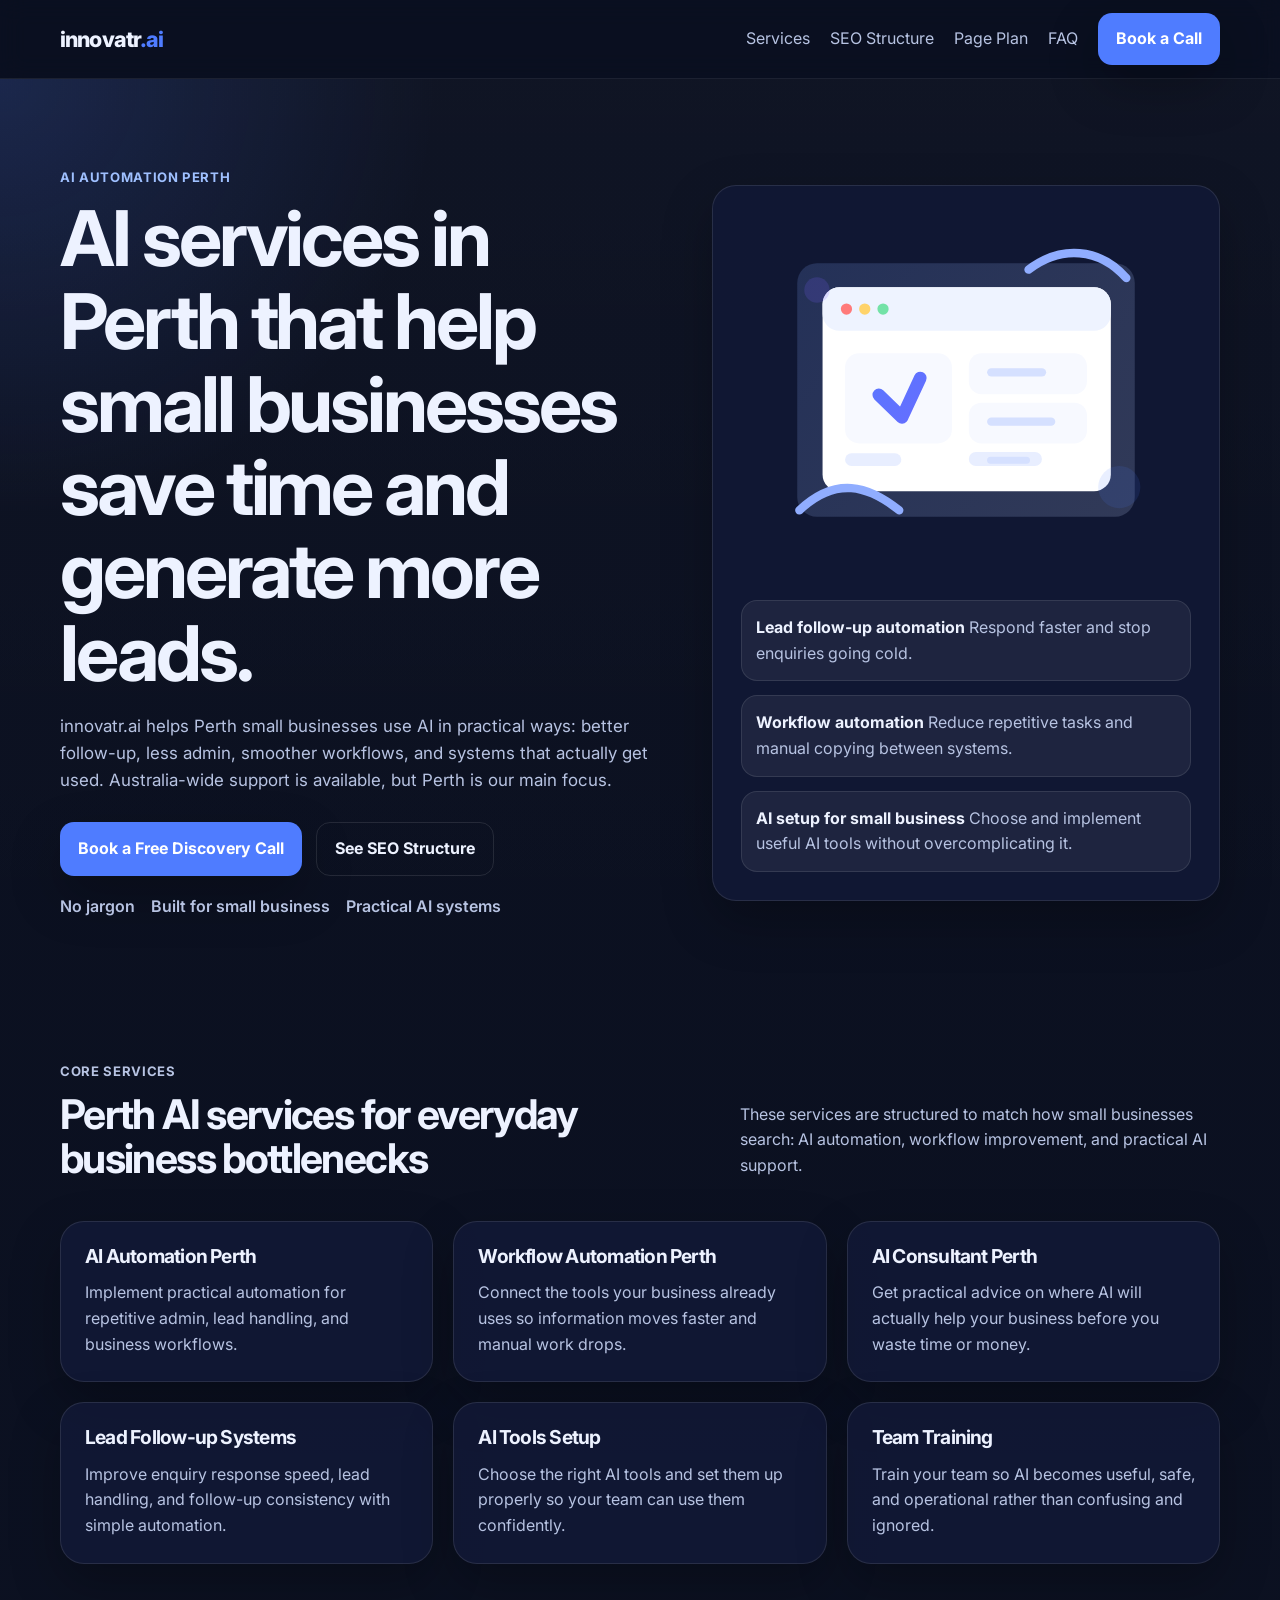
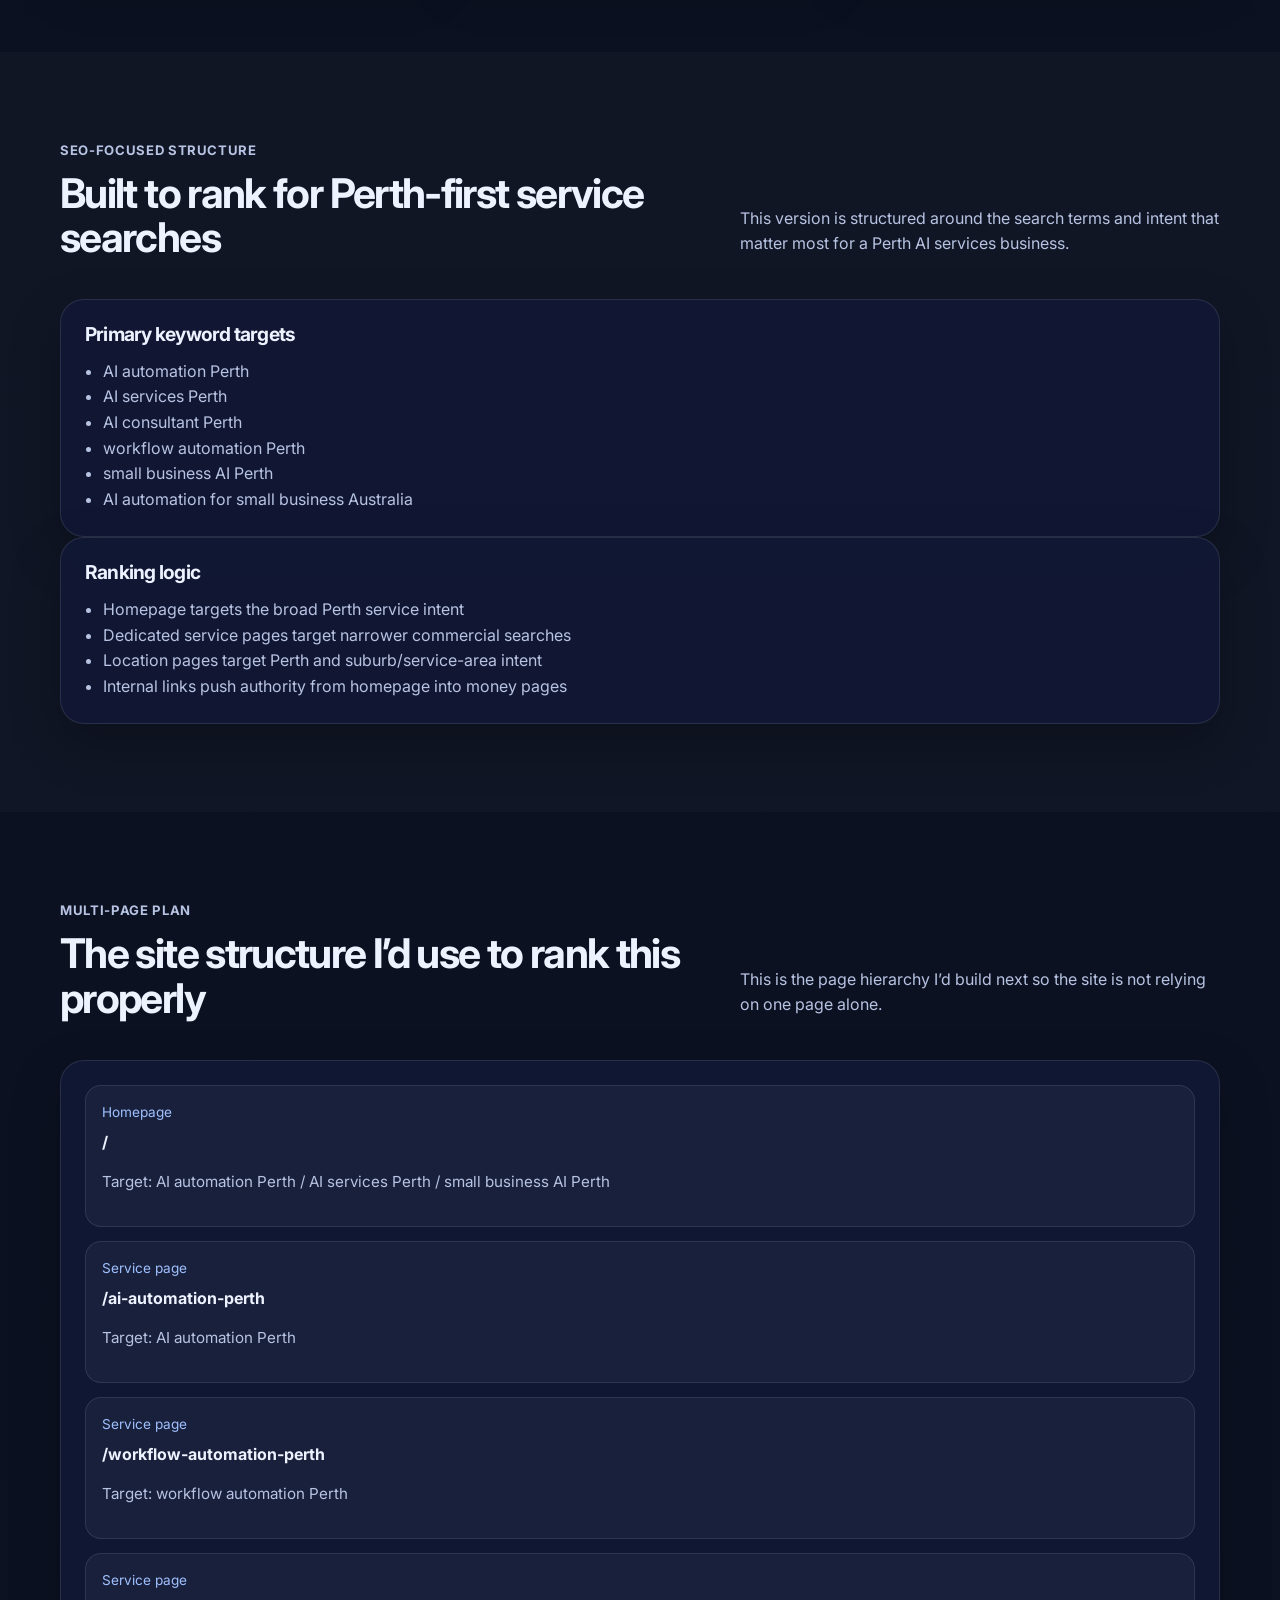
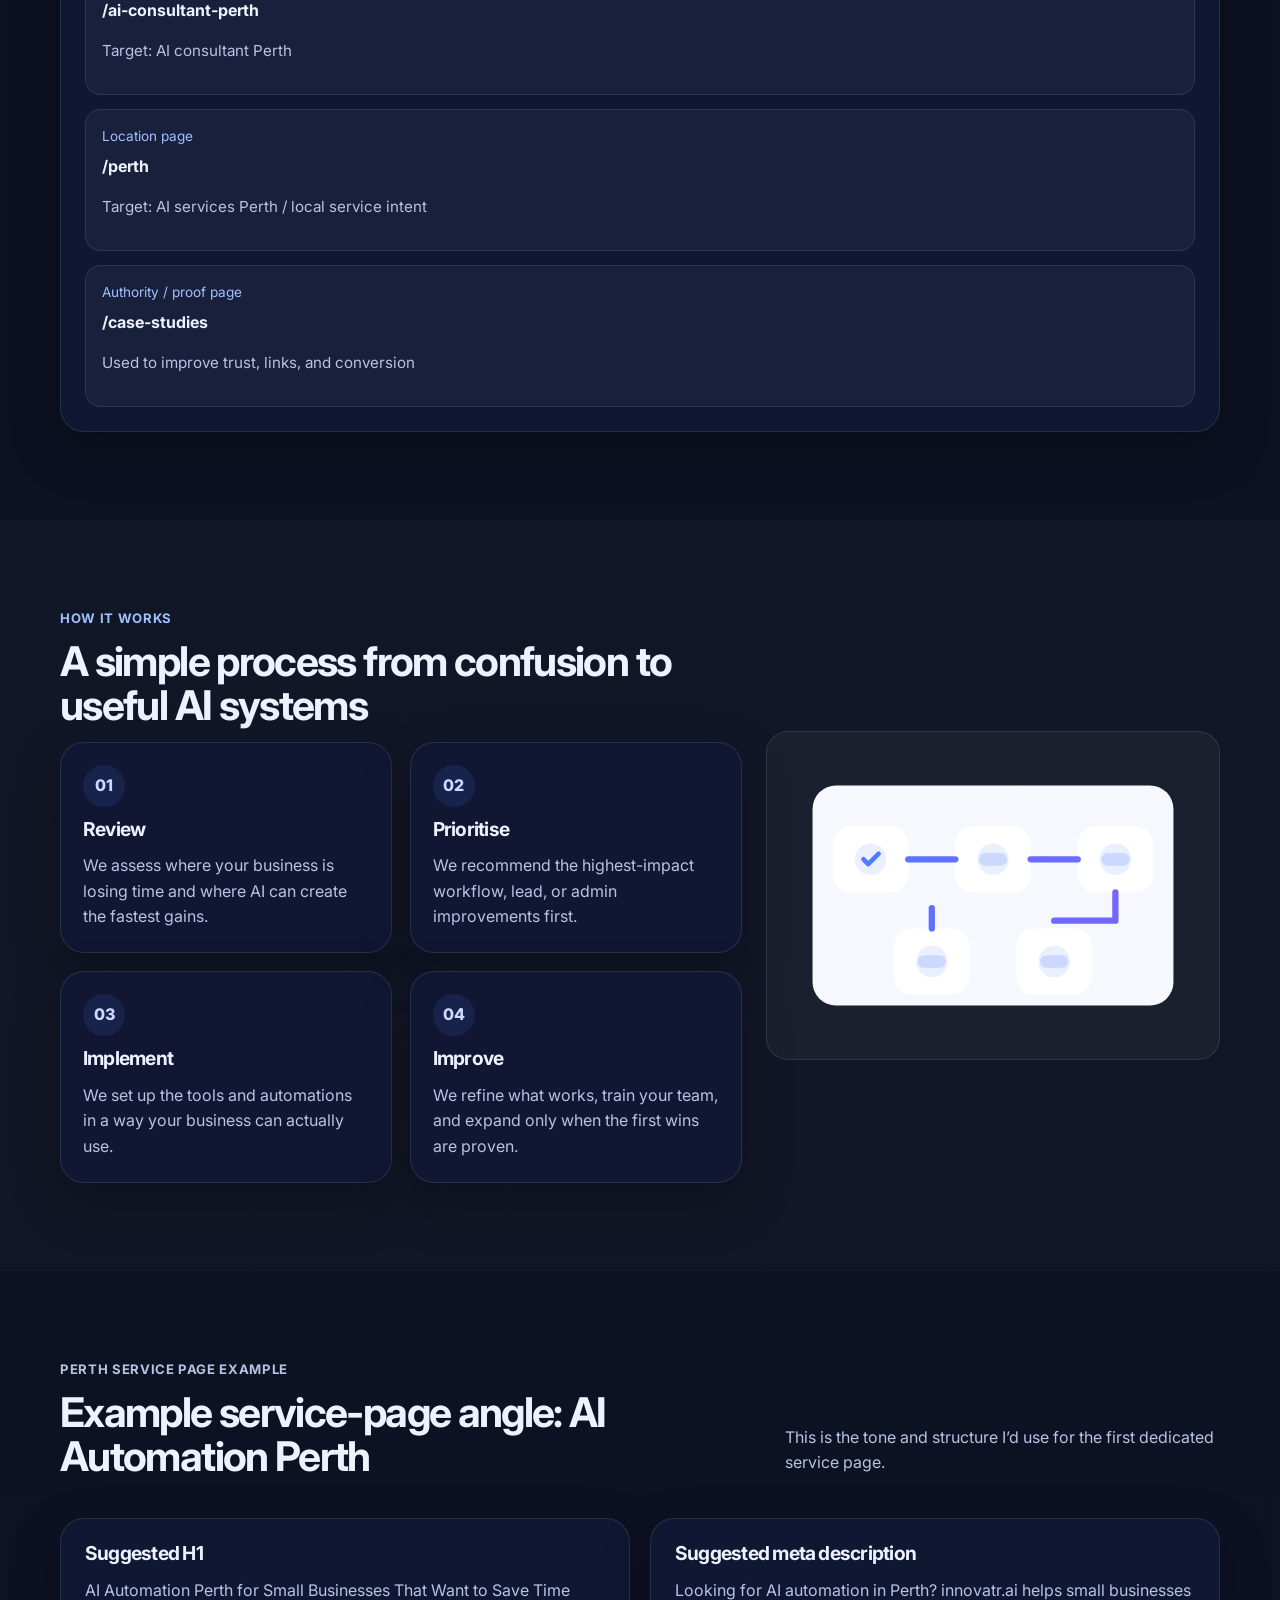
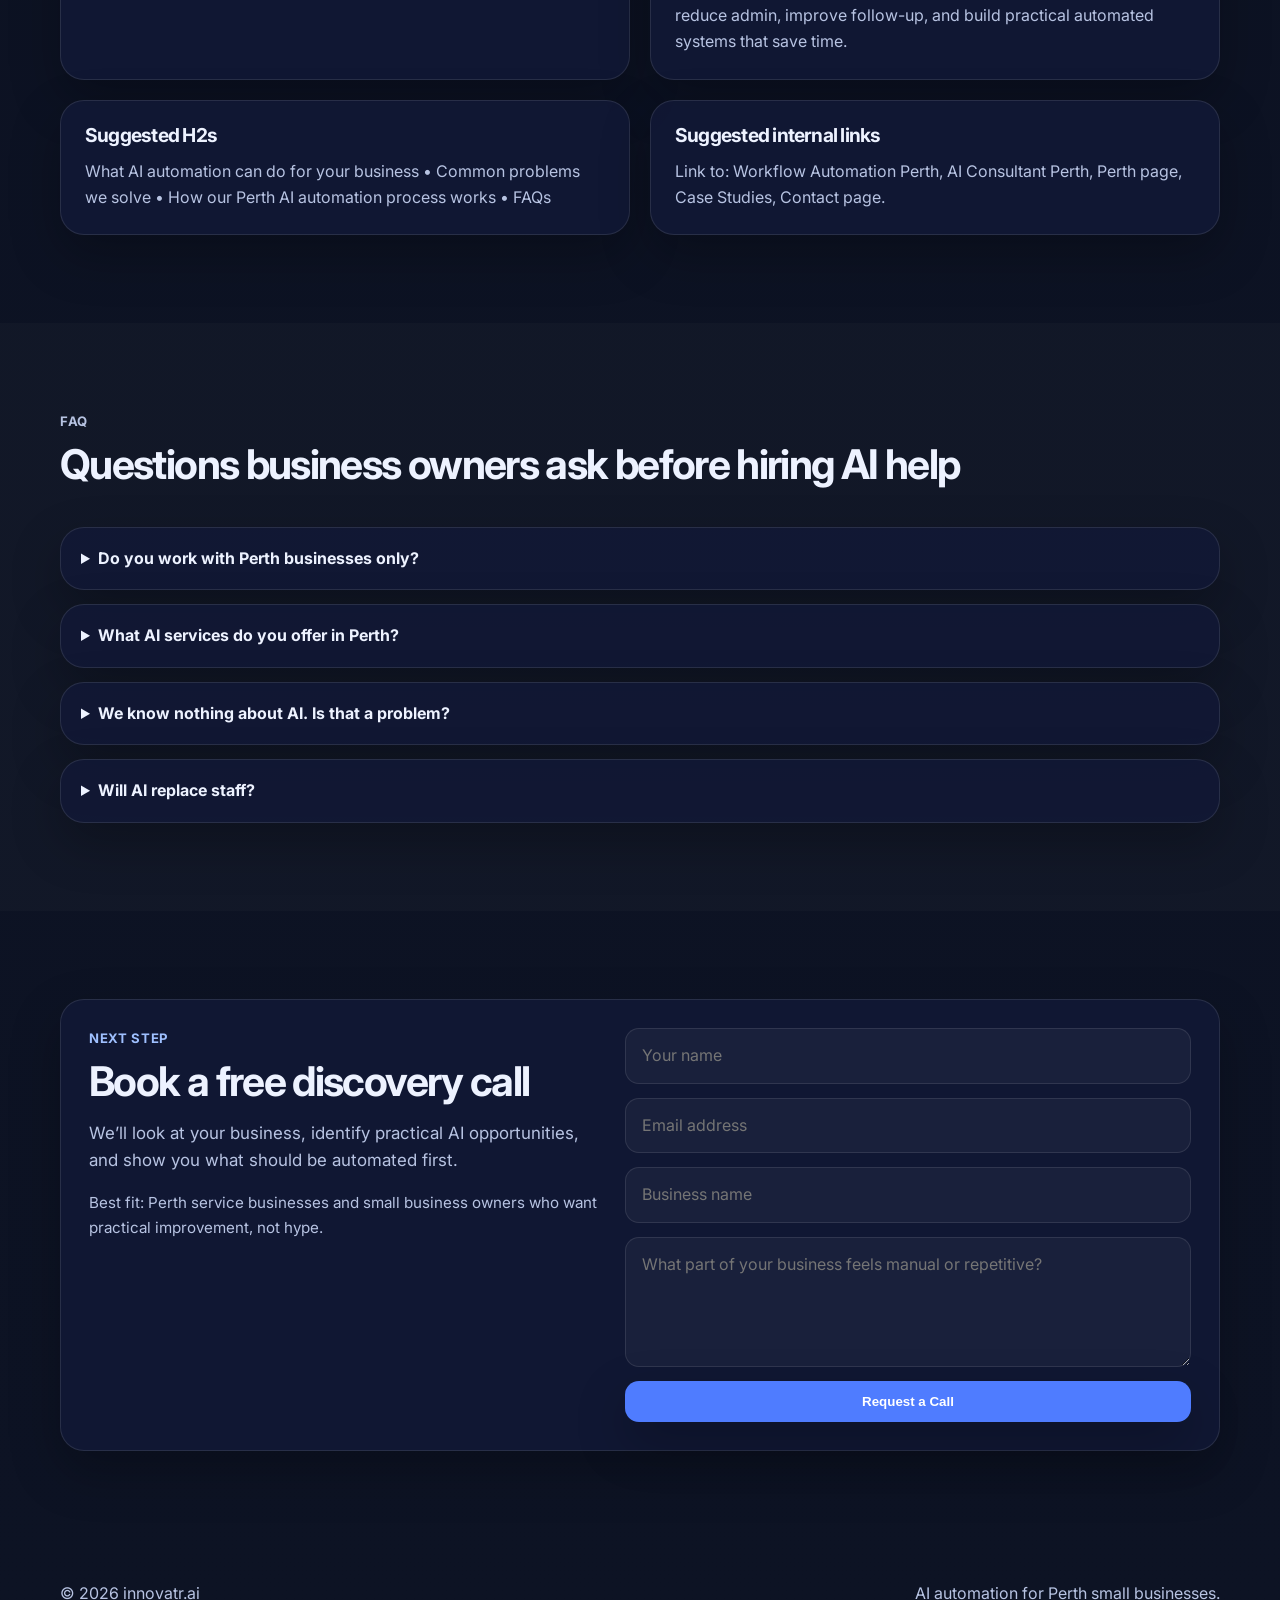
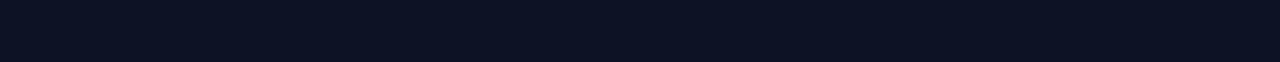
==== index.html @ 54b391e3 "Make SEO v2 the live homepage" ====
<!doctype html>
<html lang="en">
<head>
  <meta charset="UTF-8" />
  <meta name="viewport" content="width=device-width, initial-scale=1.0" />
  <title>AI Automation Perth for Small Business | innovatr.ai</title>
  <meta name="description" content="innovatr.ai helps Perth small businesses save time with AI automation, workflow systems, lead follow-up automation, and practical AI services that improve operations without the jargon." />
  <meta name="robots" content="index,follow,max-image-preview:large" />
  <meta name="keywords" content="AI automation Perth, AI services Perth, AI consultant Perth, small business AI Perth, workflow automation Perth, AI automation Australia" />
  <link rel="canonical" href="https://innovatr.ai/" />
  <meta property="og:title" content="AI Automation Perth for Small Business | innovatr.ai" />
  <meta property="og:description" content="Practical AI automation and workflow improvement for Perth small businesses. Save time, reduce admin, and generate more enquiries." />
  <meta property="og:type" content="website" />
  <meta property="og:url" content="https://innovatr.ai/" />
  <meta name="twitter:card" content="summary_large_image" />
  <meta name="twitter:title" content="AI Automation Perth for Small Business | innovatr.ai" />
  <meta name="twitter:description" content="AI services in Perth for small businesses that want practical automation and better systems." />
  <script type="application/ld+json">
  {
    "@context": "https://schema.org",
    "@graph": [
      {
        "@type": "ProfessionalService",
        "name": "innovatr.ai",
        "url": "https://innovatr.ai/",
        "description": "AI automation and workflow improvement services for small businesses in Perth and across Australia.",
        "areaServed": [
          {"@type": "City", "name": "Perth"},
          {"@type": "Country", "name": "Australia"}
        ],
        "serviceType": [
          "AI automation",
          "Workflow automation",
          "Lead follow-up automation",
          "AI tools setup",
          "AI consulting for small business"
        ]
      },
      {
        "@type": "FAQPage",
        "mainEntity": [
          {
            "@type": "Question",
            "name": "Do you work with Perth businesses only?",
            "acceptedAnswer": {
              "@type": "Answer",
              "text": "Perth is our primary focus, especially for local service businesses, but we can also work with businesses across Australia."
            }
          },
          {
            "@type": "Question",
            "name": "What AI services do you offer in Perth?",
            "acceptedAnswer": {
              "@type": "Answer",
              "text": "We help with AI automation, workflow improvement, lead follow-up systems, internal admin processes, AI tool setup, and practical team implementation."
            }
          }
        ]
      }
    ]
  }
  </script>
  <link rel="preconnect" href="https://fonts.googleapis.com">
  <link rel="preconnect" href="https://fonts.gstatic.com" crossorigin>
  <link href="https://fonts.googleapis.com/css2?family=Inter:wght@400;500;600;700;800&display=swap" rel="stylesheet">
  <style>
    :root {
      --bg: #0d1324;
      --bg-soft: #121a31;
      --panel: rgba(18, 25, 54, 0.88);
      --panel-2: rgba(255,255,255,0.06);
      --text: #edf2ff;
      --muted: #b7c3e2;
      --line: rgba(255,255,255,0.1);
      --brand: #4f7cff;
      --brand-dark: #2b57d9;
      --brand-soft: rgba(79,124,255,0.12);
      --white: #ffffff;
      --shadow: 0 20px 50px rgba(0, 0, 0, 0.25);
    }
    * { box-sizing: border-box; }
    html { scroll-behavior: smooth; }
    body {
      margin: 0;
      font-family: 'Inter', sans-serif;
      color: var(--text);
      background: linear-gradient(180deg, #0b1020 0%, #0d1324 100%);
      line-height: 1.6;
      overflow-x: hidden;
    }
    a { color: inherit; text-decoration: none; }
    .container { width: min(1160px, calc(100% - 40px)); margin: 0 auto; }
    .site-header {
      position: sticky; top: 0; z-index: 30;
      background: rgba(11, 16, 32, 0.72);
      backdrop-filter: blur(12px);
      border-bottom: 1px solid rgba(255,255,255,0.08);
    }
    .nav { min-height: 78px; display: flex; align-items: center; justify-content: space-between; gap: 20px; }
    .brand { font-size: 1.35rem; font-weight: 800; letter-spacing: -0.04em; }
    .brand span { color: var(--brand); }
    nav { display: flex; align-items: center; gap: 20px; color: var(--muted); }
    nav a:not(.btn) { position: relative; padding: 6px 0; }
    nav a:not(.btn)::after {
      content: ""; position: absolute; left: 0; bottom: -2px; width: 100%; height: 2px;
      background: linear-gradient(90deg, var(--brand), rgba(79,124,255,0.3)); transform: scaleX(0); transform-origin: left; transition: transform .2s ease;
    }
    nav a:not(.btn):hover::after { transform: scaleX(1); }
    .btn {
      display: inline-flex; align-items: center; justify-content: center; padding: 13px 18px; border-radius: 14px;
      background: var(--brand); color: white; font-weight: 700; border: 0; box-shadow: var(--shadow);
    }
    .btn-secondary { background: transparent; border: 1px solid var(--line); color: var(--text); box-shadow: none; }
    .hero {
      position: relative; padding: 88px 0 54px;
      background: radial-gradient(circle at top left, rgba(79,124,255,0.18), transparent 28%), linear-gradient(180deg, rgba(255,255,255,0.02), rgba(255,255,255,0));
    }
    .hero-grid { display: grid; grid-template-columns: 1.1fr .9fr; gap: 30px; align-items: center; }
    .eyebrow { margin: 0 0 10px; color: #9fc0ff; font-size: .82rem; font-weight: 700; text-transform: uppercase; letter-spacing: .05em; }
    h1,h2,h3 { margin: 0 0 14px; line-height: 1.08; letter-spacing: -.04em; }
    h1 { font-size: clamp(2.7rem, 6vw, 4.9rem); max-width: 12ch; }
    h2 { font-size: clamp(1.9rem, 3.2vw, 3.2rem); }
    h3 { font-size: 1.2rem; }
    .lead, .section-text, .subtext { color: var(--muted); font-size: 1.06rem; }
    .hero-actions { display: flex; gap: 14px; flex-wrap: wrap; margin: 28px 0 18px; }
    .trust-list { list-style: none; padding: 0; margin: 0; display: flex; gap: 16px; flex-wrap: wrap; color: var(--muted); font-weight: 600; }
    .hero-card, .card, .step, .faq details, .cta-box, .seo-box, .page-plan {
      background: var(--panel); border: 1px solid var(--line); border-radius: 24px; box-shadow: var(--shadow);
    }
    .hero-card { padding: 28px; }
    .hero-card img, .side-illustration img { width: 100%; height: auto; display: block; }
    .hero-card { display: grid; gap: 20px; }
    .mini-list { display: grid; gap: 14px; }
    .mini-list div { padding: 14px; border-radius: 16px; background: var(--panel-2); border: 1px solid var(--line); }
    .mini-list span { color: var(--muted); }
    .section { padding: 88px 0; }
    .alt { background: rgba(255,255,255,0.02); }
    .section-heading { display: flex; justify-content: space-between; gap: 20px; align-items: end; margin-bottom: 26px; }
    .section-heading p { max-width: 480px; color: var(--muted); }
    .cards { display: grid; gap: 20px; }
    .three-up { grid-template-columns: repeat(3, minmax(0,1fr)); }
    .two-up { grid-template-columns: repeat(2, minmax(0,1fr)); }
    .card { padding: 24px; }
    .card p { margin: 0; color: var(--muted); }
    .seo-box, .page-plan { padding: 24px; }
    .list { margin: 0; padding-left: 18px; color: var(--muted); }
    .steps { display: grid; grid-template-columns: repeat(2, minmax(0,1fr)); gap: 18px; }
    .step { padding: 22px; }
    .step span {
      width: 42px; height: 42px; border-radius: 999px; display: inline-flex; align-items: center; justify-content: center;
      background: var(--brand-soft); color: #cbd8ff; font-weight: 800; margin-bottom: 12px;
    }
    .step p { margin: 0; color: var(--muted); }
    .how-grid { display: grid; grid-template-columns: 1.2fr .8fr; gap: 24px; align-items: center; }
    .side-illustration { padding: 22px; background: rgba(255,255,255,0.04); border: 1px solid var(--line); border-radius: 22px; }
    .faq { display: grid; gap: 14px; }
    .faq details { padding: 18px 20px; }
    .faq summary { cursor: pointer; font-weight: 700; }
    .faq p { margin: 10px 0 0; color: var(--muted); }
    .cta-box { display: grid; grid-template-columns: .95fr 1.05fr; gap: 24px; padding: 28px; }
    .contact-form { display: grid; gap: 14px; }
    input, textarea {
      width: 100%; border: 1px solid var(--line); border-radius: 14px; padding: 14px 16px;
      font: inherit; color: var(--text); background: rgba(255,255,255,0.04);
    }
    textarea { min-height: 130px; resize: vertical; }
    .footer { padding: 26px 0 40px; color: var(--muted); }
    .footer-row { display: flex; justify-content: space-between; gap: 16px; }
    .page-map { display: grid; gap: 14px; }
    .page-map-item { padding: 16px; border-radius: 16px; background: rgba(255,255,255,0.04); border: 1px solid var(--line); }
    .page-map-item span { display: block; color: #9fc0ff; font-size: .85rem; margin-bottom: 6px; }
    .small { font-size: .95rem; color: var(--muted); }
    @media (max-width: 920px) {
      .hero-grid, .three-up, .two-up, .how-grid, .cta-box, .section-heading, .steps { grid-template-columns: 1fr; }
      nav { display: none; }
    }
    @media (max-width: 640px) {
      .container { width: min(1160px, calc(100% - 24px)); }
      .btn, .btn-secondary { width: 100%; }
      .hero { padding-top: 56px; }
      .section { padding: 68px 0; }
      .trust-list, .footer-row { display: grid; }
    }
  </style>
</head>
<body>
  <header class="site-header">
    <div class="container nav">
      <a class="brand" href="#top">innovatr<span>.ai</span></a>
      <nav>
        <a href="#services">Services</a>
        <a href="#perth-seo">SEO Structure</a>
        <a href="#page-plan">Page Plan</a>
        <a href="#faq">FAQ</a>
        <a href="#contact" class="btn">Book a Call</a>
      </nav>
    </div>
  </header>

  <main id="top">
    <section class="hero">
      <div class="container hero-grid">
        <div>
          <p class="eyebrow">AI automation Perth</p>
          <h1>AI services in Perth that help small businesses save time and generate more leads.</h1>
          <p class="lead">innovatr.ai helps Perth small businesses use AI in practical ways: better follow-up, less admin, smoother workflows, and systems that actually get used. Australia-wide support is available, but Perth is our main focus.</p>
          <div class="hero-actions">
            <a href="#contact" class="btn">Book a Free Discovery Call</a>
            <a href="#page-plan" class="btn btn-secondary">See SEO Structure</a>
          </div>
          <ul class="trust-list">
            <li>No jargon</li>
            <li>Built for small business</li>
            <li>Practical AI systems</li>
          </ul>
        </div>
        <div class="hero-card">
          <img src="assets/hero-automation.svg" alt="AI automation and workflow improvement illustration for small business" />
          <div class="mini-list">
            <div>
              <strong>Lead follow-up automation</strong>
              <span>Respond faster and stop enquiries going cold.</span>
            </div>
            <div>
              <strong>Workflow automation</strong>
              <span>Reduce repetitive tasks and manual copying between systems.</span>
            </div>
            <div>
              <strong>AI setup for small business</strong>
              <span>Choose and implement useful AI tools without overcomplicating it.</span>
            </div>
          </div>
        </div>
      </div>
    </section>

    <section id="services" class="section">
      <div class="container">
        <div class="section-heading">
          <div>
            <p class="eyebrow">Core services</p>
            <h2>Perth AI services for everyday business bottlenecks</h2>
          </div>
          <p>These services are structured to match how small businesses search: AI automation, workflow improvement, and practical AI support.</p>
        </div>
        <div class="cards three-up">
          <article class="card">
            <h3>AI Automation Perth</h3>
            <p>Implement practical automation for repetitive admin, lead handling, and business workflows.</p>
          </article>
          <article class="card">
            <h3>Workflow Automation Perth</h3>
            <p>Connect the tools your business already uses so information moves faster and manual work drops.</p>
          </article>
          <article class="card">
            <h3>AI Consultant Perth</h3>
            <p>Get practical advice on where AI will actually help your business before you waste time or money.</p>
          </article>
          <article class="card">
            <h3>Lead Follow-up Systems</h3>
            <p>Improve enquiry response speed, lead handling, and follow-up consistency with simple automation.</p>
          </article>
          <article class="card">
            <h3>AI Tools Setup</h3>
            <p>Choose the right AI tools and set them up properly so your team can use them confidently.</p>
          </article>
          <article class="card">
            <h3>Team Training</h3>
            <p>Train your team so AI becomes useful, safe, and operational rather than confusing and ignored.</p>
          </article>
        </div>
      </div>
    </section>

    <section id="perth-seo" class="section alt">
      <div class="container">
        <div class="section-heading">
          <div>
            <p class="eyebrow">SEO-focused structure</p>
            <h2>Built to rank for Perth-first service searches</h2>
          </div>
          <p>This version is structured around the search terms and intent that matter most for a Perth AI services business.</p>
        </div>
        <div class="grid two-up">
          <div class="seo-box">
            <h3>Primary keyword targets</h3>
            <ul class="list">
              <li>AI automation Perth</li>
              <li>AI services Perth</li>
              <li>AI consultant Perth</li>
              <li>workflow automation Perth</li>
              <li>small business AI Perth</li>
              <li>AI automation for small business Australia</li>
            </ul>
          </div>
          <div class="seo-box">
            <h3>Ranking logic</h3>
            <ul class="list">
              <li>Homepage targets the broad Perth service intent</li>
              <li>Dedicated service pages target narrower commercial searches</li>
              <li>Location pages target Perth and suburb/service-area intent</li>
              <li>Internal links push authority from homepage into money pages</li>
            </ul>
          </div>
        </div>
      </div>
    </section>

    <section id="page-plan" class="section">
      <div class="container">
        <div class="section-heading">
          <div>
            <p class="eyebrow">Multi-page plan</p>
            <h2>The site structure I’d use to rank this properly</h2>
          </div>
          <p>This is the page hierarchy I’d build next so the site is not relying on one page alone.</p>
        </div>
        <div class="page-plan">
          <div class="page-map">
            <div class="page-map-item">
              <span>Homepage</span>
              <strong>/</strong>
              <p class="small">Target: AI automation Perth / AI services Perth / small business AI Perth</p>
            </div>
            <div class="page-map-item">
              <span>Service page</span>
              <strong>/ai-automation-perth</strong>
              <p class="small">Target: AI automation Perth</p>
            </div>
            <div class="page-map-item">
              <span>Service page</span>
              <strong>/workflow-automation-perth</strong>
              <p class="small">Target: workflow automation Perth</p>
            </div>
            <div class="page-map-item">
              <span>Service page</span>
              <strong>/ai-consultant-perth</strong>
              <p class="small">Target: AI consultant Perth</p>
            </div>
            <div class="page-map-item">
              <span>Location page</span>
              <strong>/perth</strong>
              <p class="small">Target: AI services Perth / local service intent</p>
            </div>
            <div class="page-map-item">
              <span>Authority / proof page</span>
              <strong>/case-studies</strong>
              <p class="small">Used to improve trust, links, and conversion</p>
            </div>
          </div>
        </div>
      </div>
    </section>

    <section class="section alt">
      <div class="container how-grid">
        <div>
          <p class="eyebrow">How it works</p>
          <h2>A simple process from confusion to useful AI systems</h2>
          <div class="steps">
            <div class="step">
              <span>01</span>
              <h3>Review</h3>
              <p>We assess where your business is losing time and where AI can create the fastest gains.</p>
            </div>
            <div class="step">
              <span>02</span>
              <h3>Prioritise</h3>
              <p>We recommend the highest-impact workflow, lead, or admin improvements first.</p>
            </div>
            <div class="step">
              <span>03</span>
              <h3>Implement</h3>
              <p>We set up the tools and automations in a way your business can actually use.</p>
            </div>
            <div class="step">
              <span>04</span>
              <h3>Improve</h3>
              <p>We refine what works, train your team, and expand only when the first wins are proven.</p>
            </div>
          </div>
        </div>
        <div class="side-illustration">
          <img src="assets/process-flow.svg" alt="AI workflow automation process illustration" />
        </div>
      </div>
    </section>

    <section class="section">
      <div class="container section-heading">
        <div>
          <p class="eyebrow">Perth service page example</p>
          <h2>Example service-page angle: AI Automation Perth</h2>
        </div>
        <p>This is the tone and structure I’d use for the first dedicated service page.</p>
      </div>
      <div class="container cards two-up">
        <article class="card">
          <h3>Suggested H1</h3>
          <p>AI Automation Perth for Small Businesses That Want to Save Time</p>
        </article>
        <article class="card">
          <h3>Suggested meta description</h3>
          <p>Looking for AI automation in Perth? innovatr.ai helps small businesses reduce admin, improve follow-up, and build practical automated systems that save time.</p>
        </article>
        <article class="card">
          <h3>Suggested H2s</h3>
          <p>What AI automation can do for your business • Common problems we solve • How our Perth AI automation process works • FAQs</p>
        </article>
        <article class="card">
          <h3>Suggested internal links</h3>
          <p>Link to: Workflow Automation Perth, AI Consultant Perth, Perth page, Case Studies, Contact page.</p>
        </article>
      </div>
    </section>

    <section id="faq" class="section alt">
      <div class="container">
        <div class="section-heading">
          <div>
            <p class="eyebrow">FAQ</p>
            <h2>Questions business owners ask before hiring AI help</h2>
          </div>
        </div>
        <div class="faq">
          <details>
            <summary>Do you work with Perth businesses only?</summary>
            <p>Perth is our main focus, especially for local service businesses, but we can also work with businesses across Australia.</p>
          </details>
          <details>
            <summary>What AI services do you offer in Perth?</summary>
            <p>We help with AI automation, workflow improvement, lead follow-up systems, AI tools setup, internal admin systems, and practical implementation support.</p>
          </details>
          <details>
            <summary>We know nothing about AI. Is that a problem?</summary>
            <p>No. Most small business owners start there. Our job is to make it practical, clear, and useful.</p>
          </details>
          <details>
            <summary>Will AI replace staff?</summary>
            <p>Usually the goal is not to replace staff. It is to reduce repetitive work and help your team operate faster and better.</p>
          </details>
        </div>
      </div>
    </section>

    <section id="contact" class="section">
      <div class="container cta-box">
        <div>
          <p class="eyebrow">Next step</p>
          <h2>Book a free discovery call</h2>
          <p class="subtext">We’ll look at your business, identify practical AI opportunities, and show you what should be automated first.</p>
          <p class="small">Best fit: Perth service businesses and small business owners who want practical improvement, not hype.</p>
        </div>
        <form class="contact-form">
          <input type="text" placeholder="Your name" />
          <input type="email" placeholder="Email address" />
          <input type="text" placeholder="Business name" />
          <textarea placeholder="What part of your business feels manual or repetitive?"></textarea>
          <button type="submit" class="btn">Request a Call</button>
        </form>
      </div>
    </section>
  </main>

  <footer class="footer">
    <div class="container footer-row">
      <p>© 2026 innovatr.ai</p>
      <p>AI automation for Perth small businesses.</p>
    </div>
  </footer>
</body>
</html>
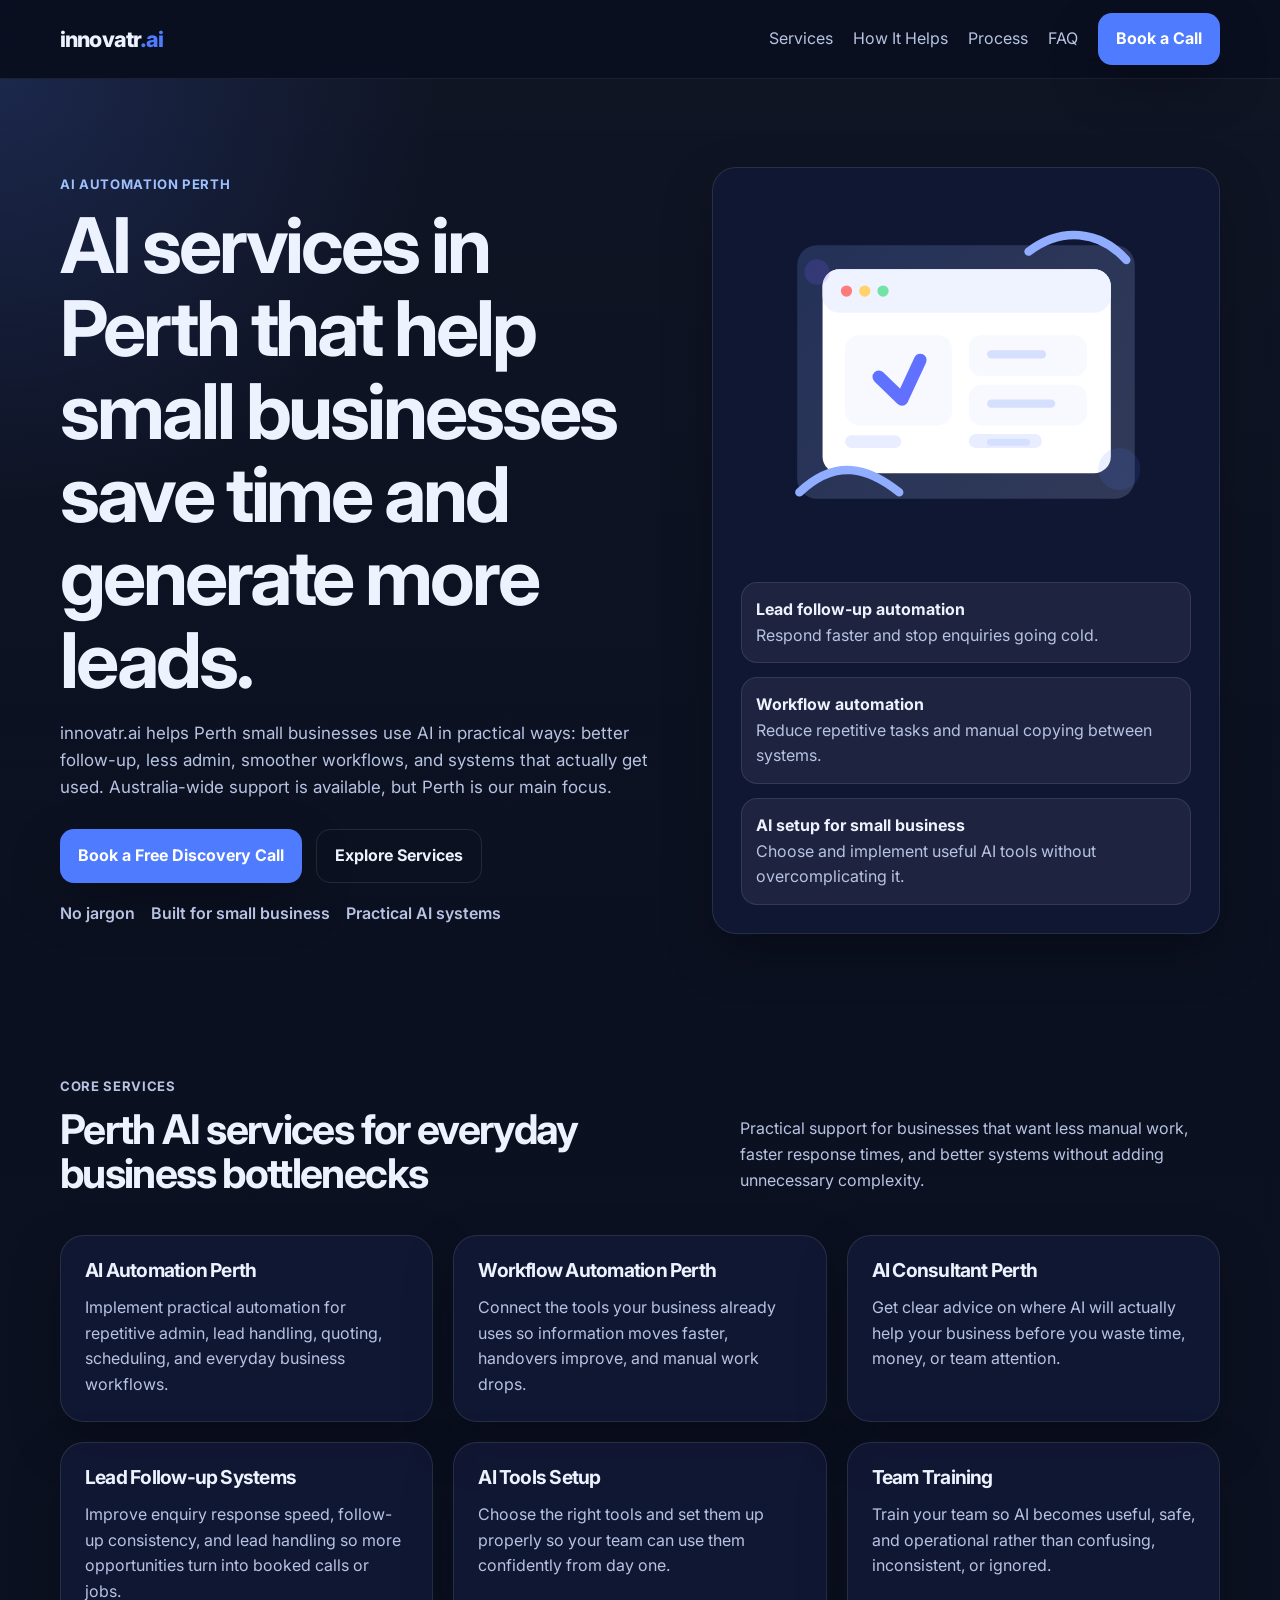
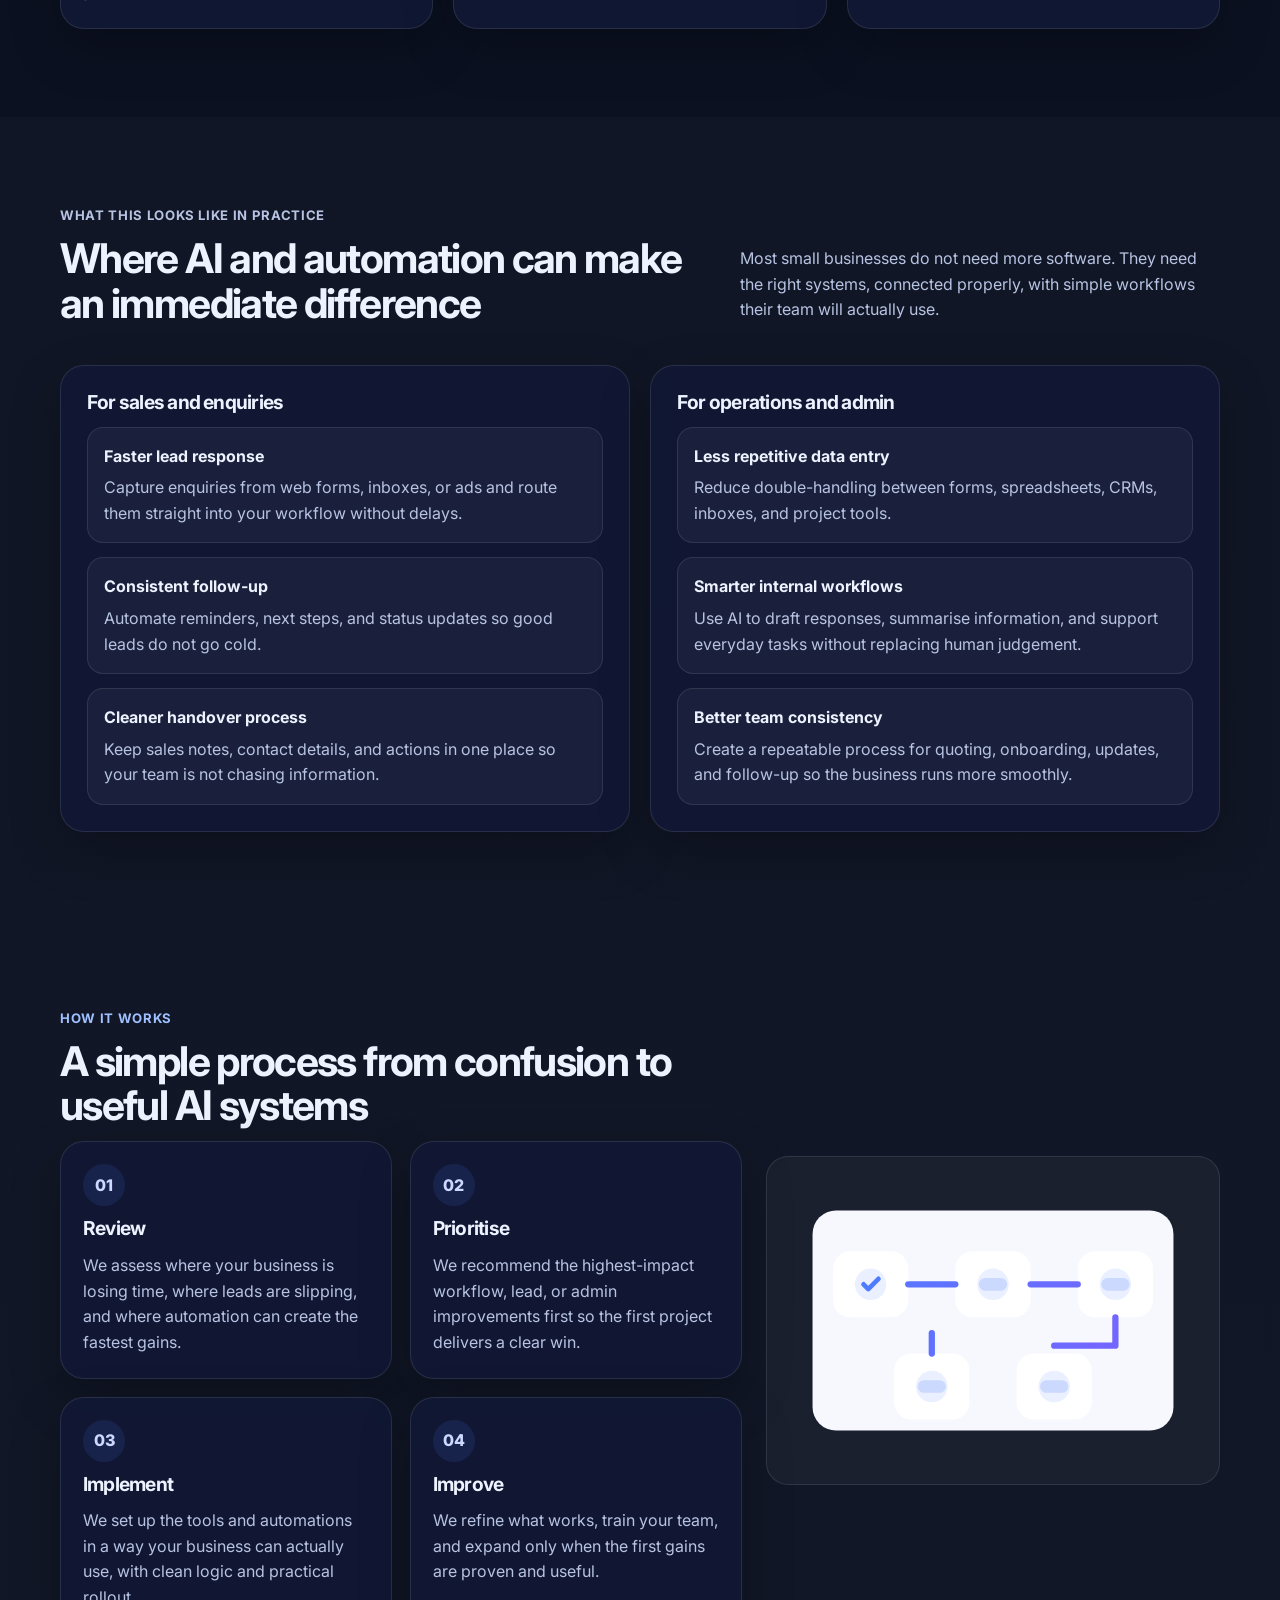
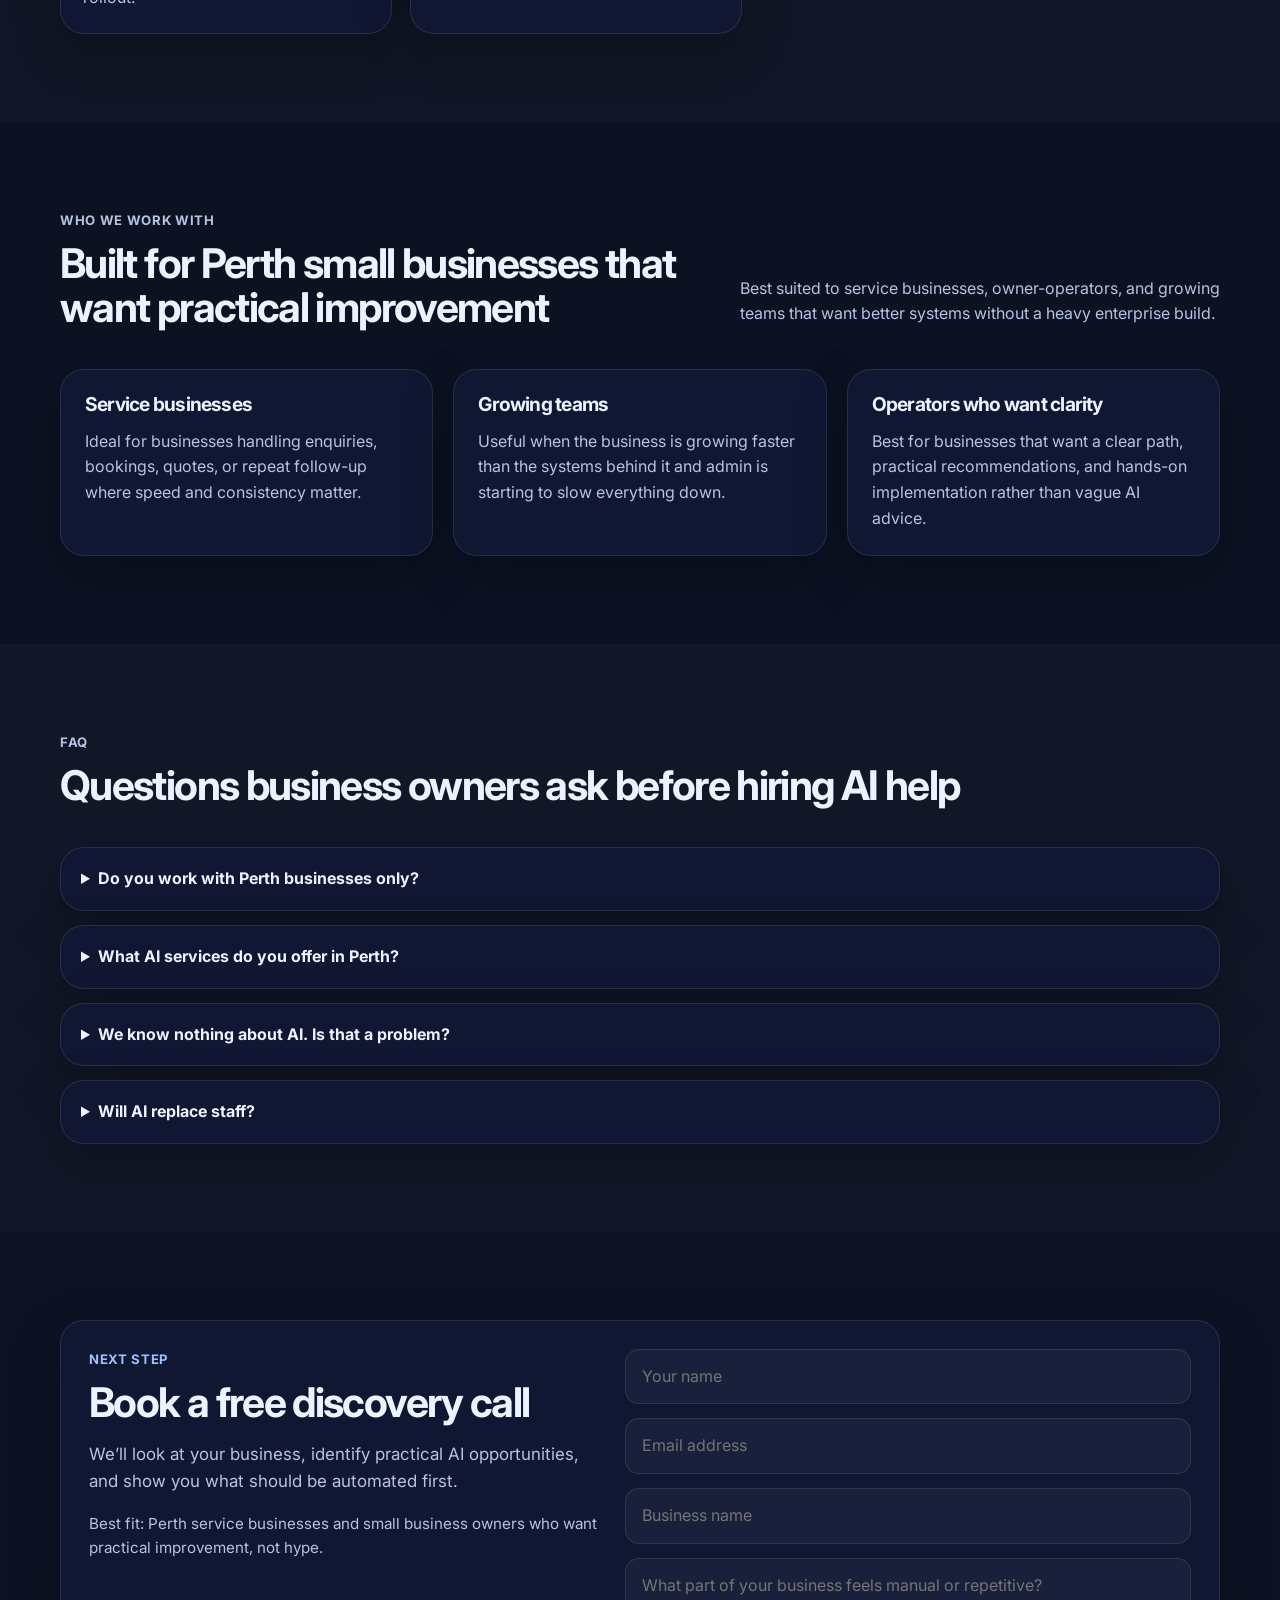
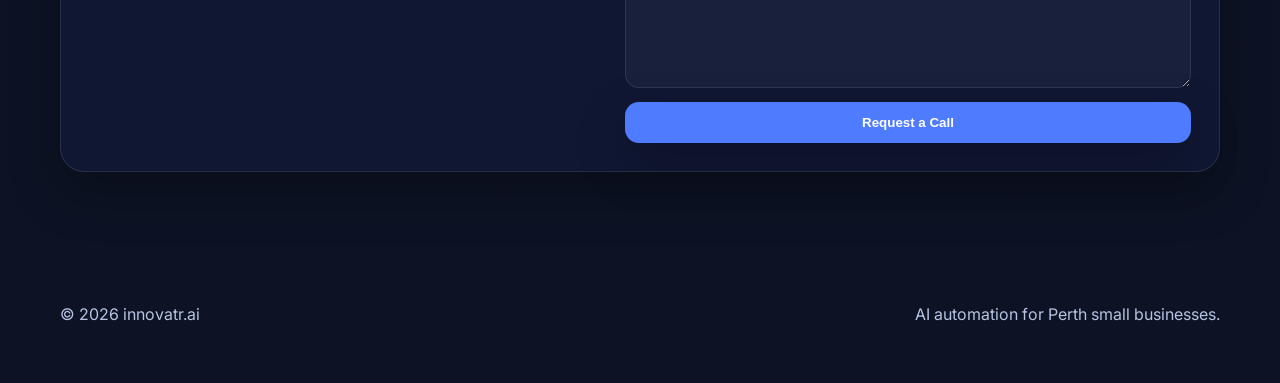
==== commit 89309add: "Make homepage publish ready" ====
--- a/index.html
+++ b/index.html
@@ -124,7 +124,7 @@
     .lead, .section-text, .subtext { color: var(--muted); font-size: 1.06rem; }
     .hero-actions { display: flex; gap: 14px; flex-wrap: wrap; margin: 28px 0 18px; }
     .trust-list { list-style: none; padding: 0; margin: 0; display: flex; gap: 16px; flex-wrap: wrap; color: var(--muted); font-weight: 600; }
-    .hero-card, .card, .step, .faq details, .cta-box, .seo-box, .page-plan {
+    .hero-card, .card, .step, .faq details, .cta-box, .feature-panel {
       background: var(--panel); border: 1px solid var(--line); border-radius: 24px; box-shadow: var(--shadow);
     }
     .hero-card { padding: 28px; }
@@ -132,7 +132,7 @@
     .hero-card { display: grid; gap: 20px; }
     .mini-list { display: grid; gap: 14px; }
     .mini-list div { padding: 14px; border-radius: 16px; background: var(--panel-2); border: 1px solid var(--line); }
-    .mini-list span { color: var(--muted); }
+    .mini-list span { color: var(--muted); display: block; }
     .section { padding: 88px 0; }
     .alt { background: rgba(255,255,255,0.02); }
     .section-heading { display: flex; justify-content: space-between; gap: 20px; align-items: end; margin-bottom: 26px; }
@@ -142,8 +142,6 @@
     .two-up { grid-template-columns: repeat(2, minmax(0,1fr)); }
     .card { padding: 24px; }
     .card p { margin: 0; color: var(--muted); }
-    .seo-box, .page-plan { padding: 24px; }
-    .list { margin: 0; padding-left: 18px; color: var(--muted); }
     .steps { display: grid; grid-template-columns: repeat(2, minmax(0,1fr)); gap: 18px; }
     .step { padding: 22px; }
     .step span {
@@ -153,6 +151,11 @@
     .step p { margin: 0; color: var(--muted); }
     .how-grid { display: grid; grid-template-columns: 1.2fr .8fr; gap: 24px; align-items: center; }
     .side-illustration { padding: 22px; background: rgba(255,255,255,0.04); border: 1px solid var(--line); border-radius: 22px; }
+    .feature-panel { padding: 26px; }
+    .feature-list { display: grid; gap: 14px; }
+    .feature-item { padding: 16px; border-radius: 16px; background: rgba(255,255,255,0.04); border: 1px solid var(--line); }
+    .feature-item strong { display: block; margin-bottom: 6px; }
+    .feature-item p { margin: 0; color: var(--muted); }
     .faq { display: grid; gap: 14px; }
     .faq details { padding: 18px 20px; }
     .faq summary { cursor: pointer; font-weight: 700; }
@@ -166,9 +169,6 @@
     textarea { min-height: 130px; resize: vertical; }
     .footer { padding: 26px 0 40px; color: var(--muted); }
     .footer-row { display: flex; justify-content: space-between; gap: 16px; }
-    .page-map { display: grid; gap: 14px; }
-    .page-map-item { padding: 16px; border-radius: 16px; background: rgba(255,255,255,0.04); border: 1px solid var(--line); }
-    .page-map-item span { display: block; color: #9fc0ff; font-size: .85rem; margin-bottom: 6px; }
     .small { font-size: .95rem; color: var(--muted); }
     @media (max-width: 920px) {
       .hero-grid, .three-up, .two-up, .how-grid, .cta-box, .section-heading, .steps { grid-template-columns: 1fr; }
@@ -189,8 +189,8 @@
       <a class="brand" href="#top">innovatr<span>.ai</span></a>
       <nav>
         <a href="#services">Services</a>
-        <a href="#perth-seo">SEO Structure</a>
-        <a href="#page-plan">Page Plan</a>
+        <a href="#how-it-helps">How It Helps</a>
+        <a href="#process">Process</a>
         <a href="#faq">FAQ</a>
         <a href="#contact" class="btn">Book a Call</a>
       </nav>
@@ -206,7 +206,7 @@
           <p class="lead">innovatr.ai helps Perth small businesses use AI in practical ways: better follow-up, less admin, smoother workflows, and systems that actually get used. Australia-wide support is available, but Perth is our main focus.</p>
           <div class="hero-actions">
             <a href="#contact" class="btn">Book a Free Discovery Call</a>
-            <a href="#page-plan" class="btn btn-secondary">See SEO Structure</a>
+            <a href="#services" class="btn btn-secondary">Explore Services</a>
           </div>
           <ul class="trust-list">
             <li>No jargon</li>
@@ -241,118 +241,86 @@
             <p class="eyebrow">Core services</p>
             <h2>Perth AI services for everyday business bottlenecks</h2>
           </div>
-          <p>These services are structured to match how small businesses search: AI automation, workflow improvement, and practical AI support.</p>
+          <p>Practical support for businesses that want less manual work, faster response times, and better systems without adding unnecessary complexity.</p>
         </div>
         <div class="cards three-up">
           <article class="card">
             <h3>AI Automation Perth</h3>
-            <p>Implement practical automation for repetitive admin, lead handling, and business workflows.</p>
+            <p>Implement practical automation for repetitive admin, lead handling, quoting, scheduling, and everyday business workflows.</p>
           </article>
           <article class="card">
             <h3>Workflow Automation Perth</h3>
-            <p>Connect the tools your business already uses so information moves faster and manual work drops.</p>
+            <p>Connect the tools your business already uses so information moves faster, handovers improve, and manual work drops.</p>
           </article>
           <article class="card">
             <h3>AI Consultant Perth</h3>
-            <p>Get practical advice on where AI will actually help your business before you waste time or money.</p>
+            <p>Get clear advice on where AI will actually help your business before you waste time, money, or team attention.</p>
           </article>
           <article class="card">
             <h3>Lead Follow-up Systems</h3>
-            <p>Improve enquiry response speed, lead handling, and follow-up consistency with simple automation.</p>
+            <p>Improve enquiry response speed, follow-up consistency, and lead handling so more opportunities turn into booked calls or jobs.</p>
           </article>
           <article class="card">
             <h3>AI Tools Setup</h3>
-            <p>Choose the right AI tools and set them up properly so your team can use them confidently.</p>
+            <p>Choose the right tools and set them up properly so your team can use them confidently from day one.</p>
           </article>
           <article class="card">
             <h3>Team Training</h3>
-            <p>Train your team so AI becomes useful, safe, and operational rather than confusing and ignored.</p>
-          </article>
-        </div>
-      </div>
-    </section>
-
-    <section id="perth-seo" class="section alt">
+            <p>Train your team so AI becomes useful, safe, and operational rather than confusing, inconsistent, or ignored.</p>
+          </article>
+        </div>
+      </div>
+    </section>
+
+    <section id="how-it-helps" class="section alt">
       <div class="container">
         <div class="section-heading">
           <div>
-            <p class="eyebrow">SEO-focused structure</p>
-            <h2>Built to rank for Perth-first service searches</h2>
-          </div>
-          <p>This version is structured around the search terms and intent that matter most for a Perth AI services business.</p>
-        </div>
-        <div class="grid two-up">
-          <div class="seo-box">
-            <h3>Primary keyword targets</h3>
-            <ul class="list">
-              <li>AI automation Perth</li>
-              <li>AI services Perth</li>
-              <li>AI consultant Perth</li>
-              <li>workflow automation Perth</li>
-              <li>small business AI Perth</li>
-              <li>AI automation for small business Australia</li>
-            </ul>
-          </div>
-          <div class="seo-box">
-            <h3>Ranking logic</h3>
-            <ul class="list">
-              <li>Homepage targets the broad Perth service intent</li>
-              <li>Dedicated service pages target narrower commercial searches</li>
-              <li>Location pages target Perth and suburb/service-area intent</li>
-              <li>Internal links push authority from homepage into money pages</li>
-            </ul>
-          </div>
-        </div>
-      </div>
-    </section>
-
-    <section id="page-plan" class="section">
-      <div class="container">
-        <div class="section-heading">
-          <div>
-            <p class="eyebrow">Multi-page plan</p>
-            <h2>The site structure I’d use to rank this properly</h2>
-          </div>
-          <p>This is the page hierarchy I’d build next so the site is not relying on one page alone.</p>
-        </div>
-        <div class="page-plan">
-          <div class="page-map">
-            <div class="page-map-item">
-              <span>Homepage</span>
-              <strong>/</strong>
-              <p class="small">Target: AI automation Perth / AI services Perth / small business AI Perth</p>
-            </div>
-            <div class="page-map-item">
-              <span>Service page</span>
-              <strong>/ai-automation-perth</strong>
-              <p class="small">Target: AI automation Perth</p>
-            </div>
-            <div class="page-map-item">
-              <span>Service page</span>
-              <strong>/workflow-automation-perth</strong>
-              <p class="small">Target: workflow automation Perth</p>
-            </div>
-            <div class="page-map-item">
-              <span>Service page</span>
-              <strong>/ai-consultant-perth</strong>
-              <p class="small">Target: AI consultant Perth</p>
-            </div>
-            <div class="page-map-item">
-              <span>Location page</span>
-              <strong>/perth</strong>
-              <p class="small">Target: AI services Perth / local service intent</p>
-            </div>
-            <div class="page-map-item">
-              <span>Authority / proof page</span>
-              <strong>/case-studies</strong>
-              <p class="small">Used to improve trust, links, and conversion</p>
-            </div>
-          </div>
-        </div>
-      </div>
-    </section>
-
-    <section class="section alt">
+            <p class="eyebrow">What this looks like in practice</p>
+            <h2>Where AI and automation can make an immediate difference</h2>
+          </div>
+          <p>Most small businesses do not need more software. They need the right systems, connected properly, with simple workflows their team will actually use.</p>
+        </div>
+        <div class="cards two-up">
+          <div class="feature-panel">
+            <h3>For sales and enquiries</h3>
+            <div class="feature-list">
+              <div class="feature-item">
+                <strong>Faster lead response</strong>
+                <p>Capture enquiries from web forms, inboxes, or ads and route them straight into your workflow without delays.</p>
+              </div>
+              <div class="feature-item">
+                <strong>Consistent follow-up</strong>
+                <p>Automate reminders, next steps, and status updates so good leads do not go cold.</p>
+              </div>
+              <div class="feature-item">
+                <strong>Cleaner handover process</strong>
+                <p>Keep sales notes, contact details, and actions in one place so your team is not chasing information.</p>
+              </div>
+            </div>
+          </div>
+          <div class="feature-panel">
+            <h3>For operations and admin</h3>
+            <div class="feature-list">
+              <div class="feature-item">
+                <strong>Less repetitive data entry</strong>
+                <p>Reduce double-handling between forms, spreadsheets, CRMs, inboxes, and project tools.</p>
+              </div>
+              <div class="feature-item">
+                <strong>Smarter internal workflows</strong>
+                <p>Use AI to draft responses, summarise information, and support everyday tasks without replacing human judgement.</p>
+              </div>
+              <div class="feature-item">
+                <strong>Better team consistency</strong>
+                <p>Create a repeatable process for quoting, onboarding, updates, and follow-up so the business runs more smoothly.</p>
+              </div>
+            </div>
+          </div>
+        </div>
+      </div>
+    </section>
+
+    <section id="process" class="section alt">
       <div class="container how-grid">
         <div>
           <p class="eyebrow">How it works</p>
@@ -361,22 +329,22 @@
             <div class="step">
               <span>01</span>
               <h3>Review</h3>
-              <p>We assess where your business is losing time and where AI can create the fastest gains.</p>
+              <p>We assess where your business is losing time, where leads are slipping, and where automation can create the fastest gains.</p>
             </div>
             <div class="step">
               <span>02</span>
               <h3>Prioritise</h3>
-              <p>We recommend the highest-impact workflow, lead, or admin improvements first.</p>
+              <p>We recommend the highest-impact workflow, lead, or admin improvements first so the first project delivers a clear win.</p>
             </div>
             <div class="step">
               <span>03</span>
               <h3>Implement</h3>
-              <p>We set up the tools and automations in a way your business can actually use.</p>
+              <p>We set up the tools and automations in a way your business can actually use, with clean logic and practical rollout.</p>
             </div>
             <div class="step">
               <span>04</span>
               <h3>Improve</h3>
-              <p>We refine what works, train your team, and expand only when the first wins are proven.</p>
+              <p>We refine what works, train your team, and expand only when the first gains are proven and useful.</p>
             </div>
           </div>
         </div>
@@ -387,30 +355,28 @@
     </section>
 
     <section class="section">
-      <div class="container section-heading">
-        <div>
-          <p class="eyebrow">Perth service page example</p>
-          <h2>Example service-page angle: AI Automation Perth</h2>
-        </div>
-        <p>This is the tone and structure I’d use for the first dedicated service page.</p>
-      </div>
-      <div class="container cards two-up">
-        <article class="card">
-          <h3>Suggested H1</h3>
-          <p>AI Automation Perth for Small Businesses That Want to Save Time</p>
-        </article>
-        <article class="card">
-          <h3>Suggested meta description</h3>
-          <p>Looking for AI automation in Perth? innovatr.ai helps small businesses reduce admin, improve follow-up, and build practical automated systems that save time.</p>
-        </article>
-        <article class="card">
-          <h3>Suggested H2s</h3>
-          <p>What AI automation can do for your business • Common problems we solve • How our Perth AI automation process works • FAQs</p>
-        </article>
-        <article class="card">
-          <h3>Suggested internal links</h3>
-          <p>Link to: Workflow Automation Perth, AI Consultant Perth, Perth page, Case Studies, Contact page.</p>
-        </article>
+      <div class="container">
+        <div class="section-heading">
+          <div>
+            <p class="eyebrow">Who we work with</p>
+            <h2>Built for Perth small businesses that want practical improvement</h2>
+          </div>
+          <p>Best suited to service businesses, owner-operators, and growing teams that want better systems without a heavy enterprise build.</p>
+        </div>
+        <div class="cards three-up">
+          <article class="card">
+            <h3>Service businesses</h3>
+            <p>Ideal for businesses handling enquiries, bookings, quotes, or repeat follow-up where speed and consistency matter.</p>
+          </article>
+          <article class="card">
+            <h3>Growing teams</h3>
+            <p>Useful when the business is growing faster than the systems behind it and admin is starting to slow everything down.</p>
+          </article>
+          <article class="card">
+            <h3>Operators who want clarity</h3>
+            <p>Best for businesses that want a clear path, practical recommendations, and hands-on implementation rather than vague AI advice.</p>
+          </article>
+        </div>
       </div>
     </section>
 
@@ -433,11 +399,11 @@
           </details>
           <details>
             <summary>We know nothing about AI. Is that a problem?</summary>
-            <p>No. Most small business owners start there. Our job is to make it practical, clear, and useful.</p>
+            <p>No. Most small business owners start there. The goal is to make it practical, clear, and useful, not technical for the sake of it.</p>
           </details>
           <details>
             <summary>Will AI replace staff?</summary>
-            <p>Usually the goal is not to replace staff. It is to reduce repetitive work and help your team operate faster and better.</p>
+            <p>Usually the goal is not to replace staff. It is to reduce repetitive work, improve speed, and help your team operate more effectively.</p>
           </details>
         </div>
       </div>
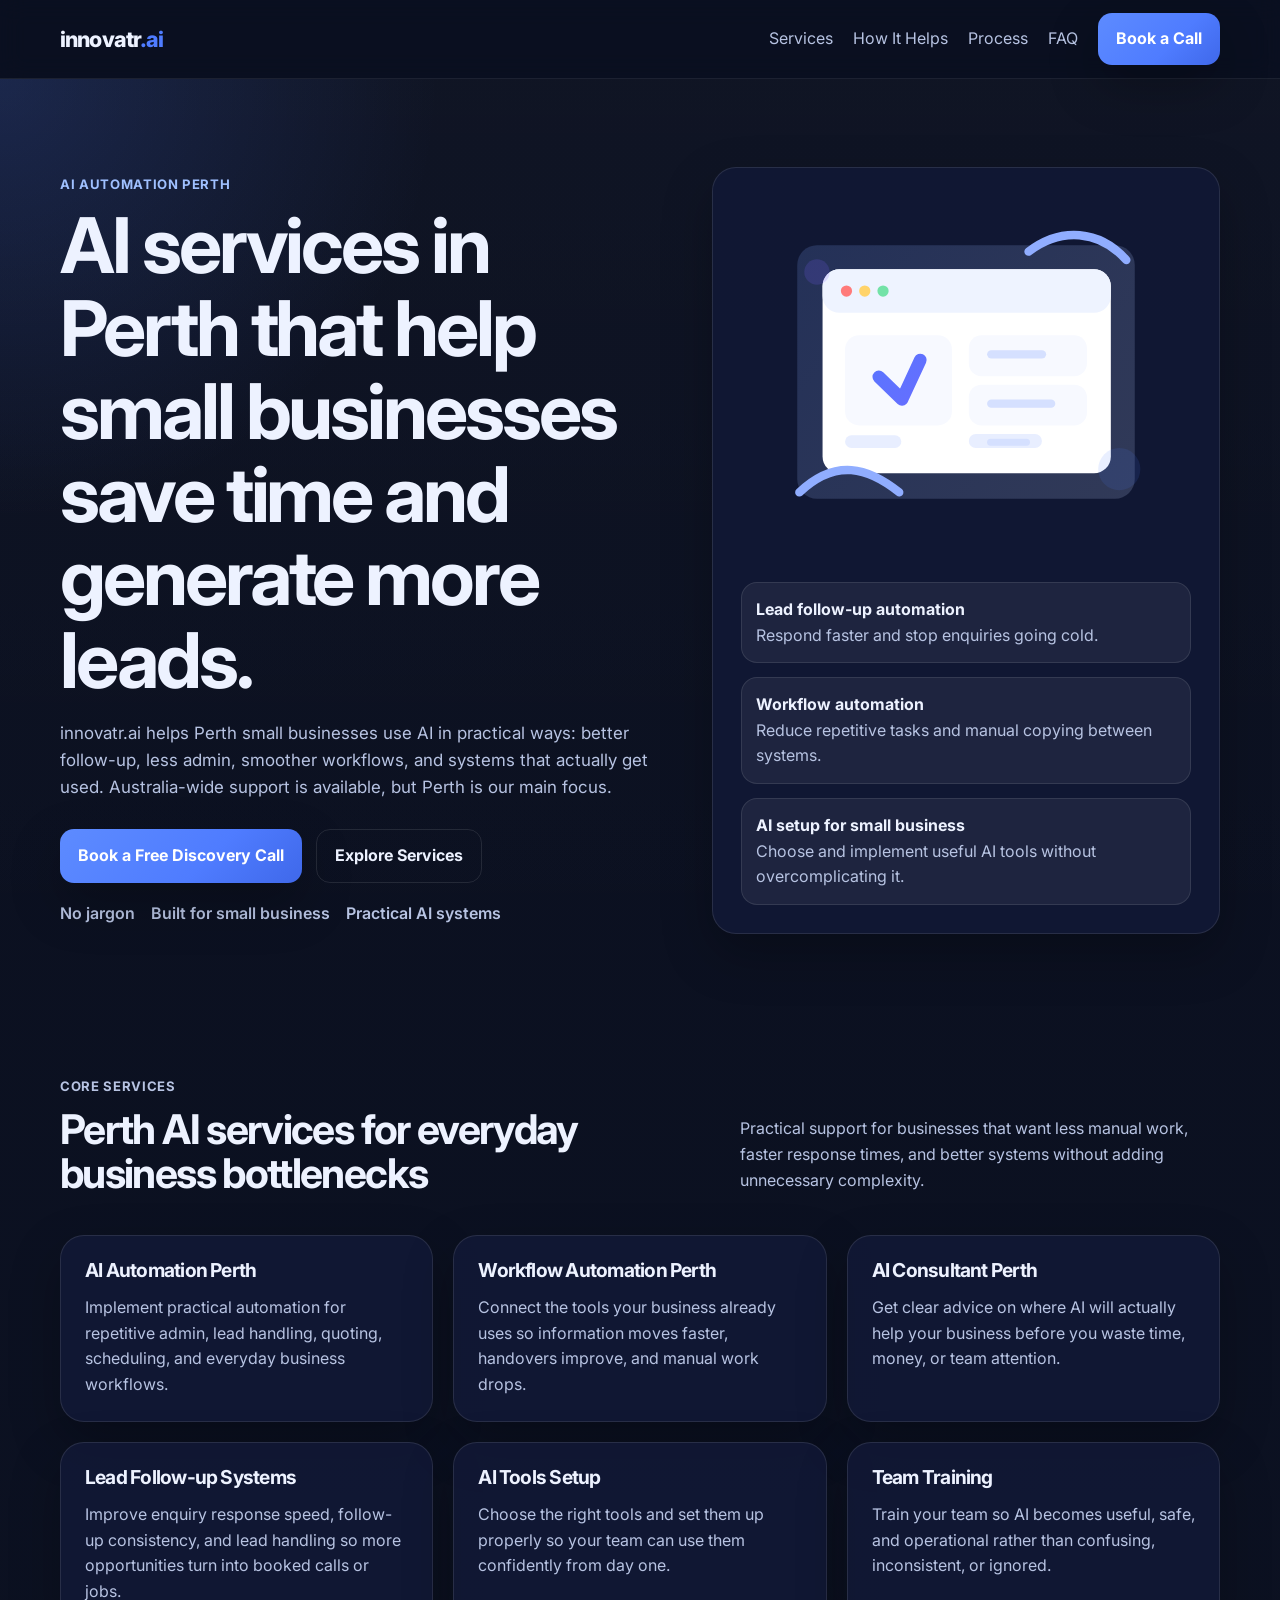
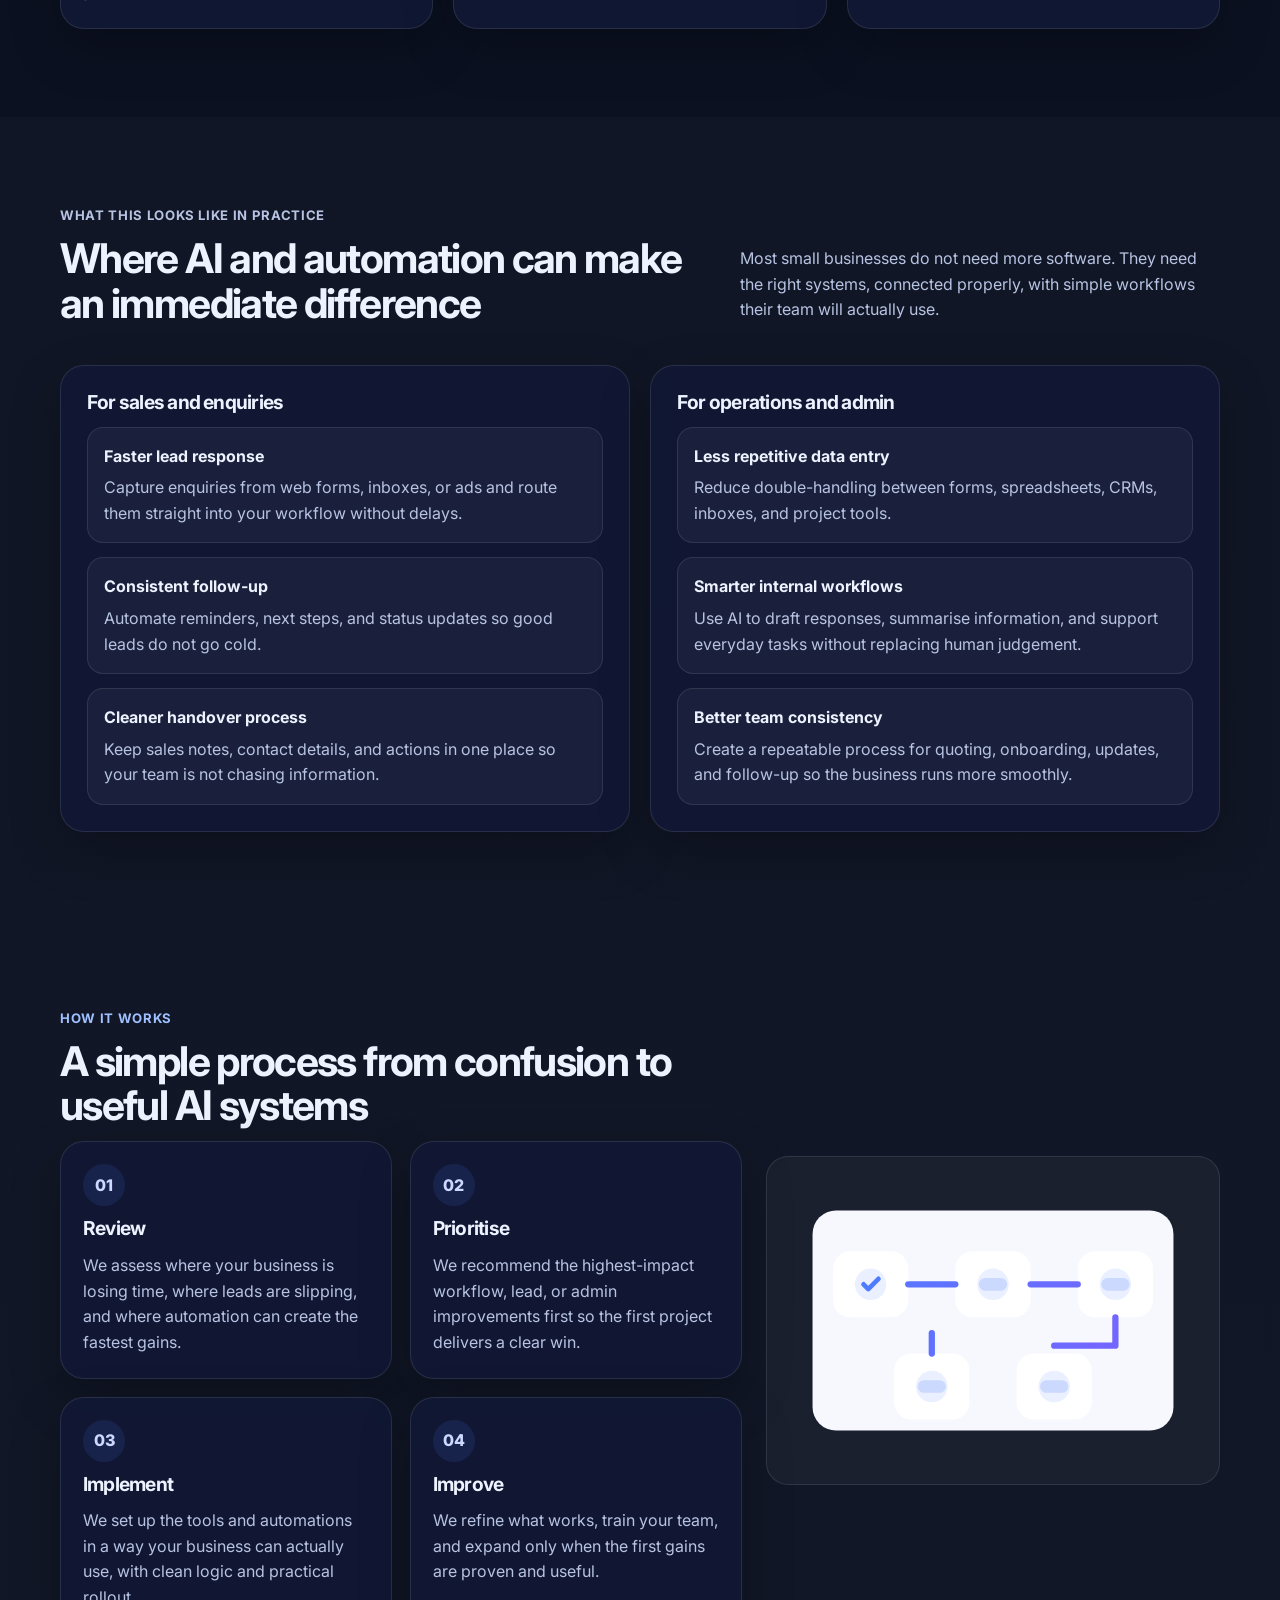
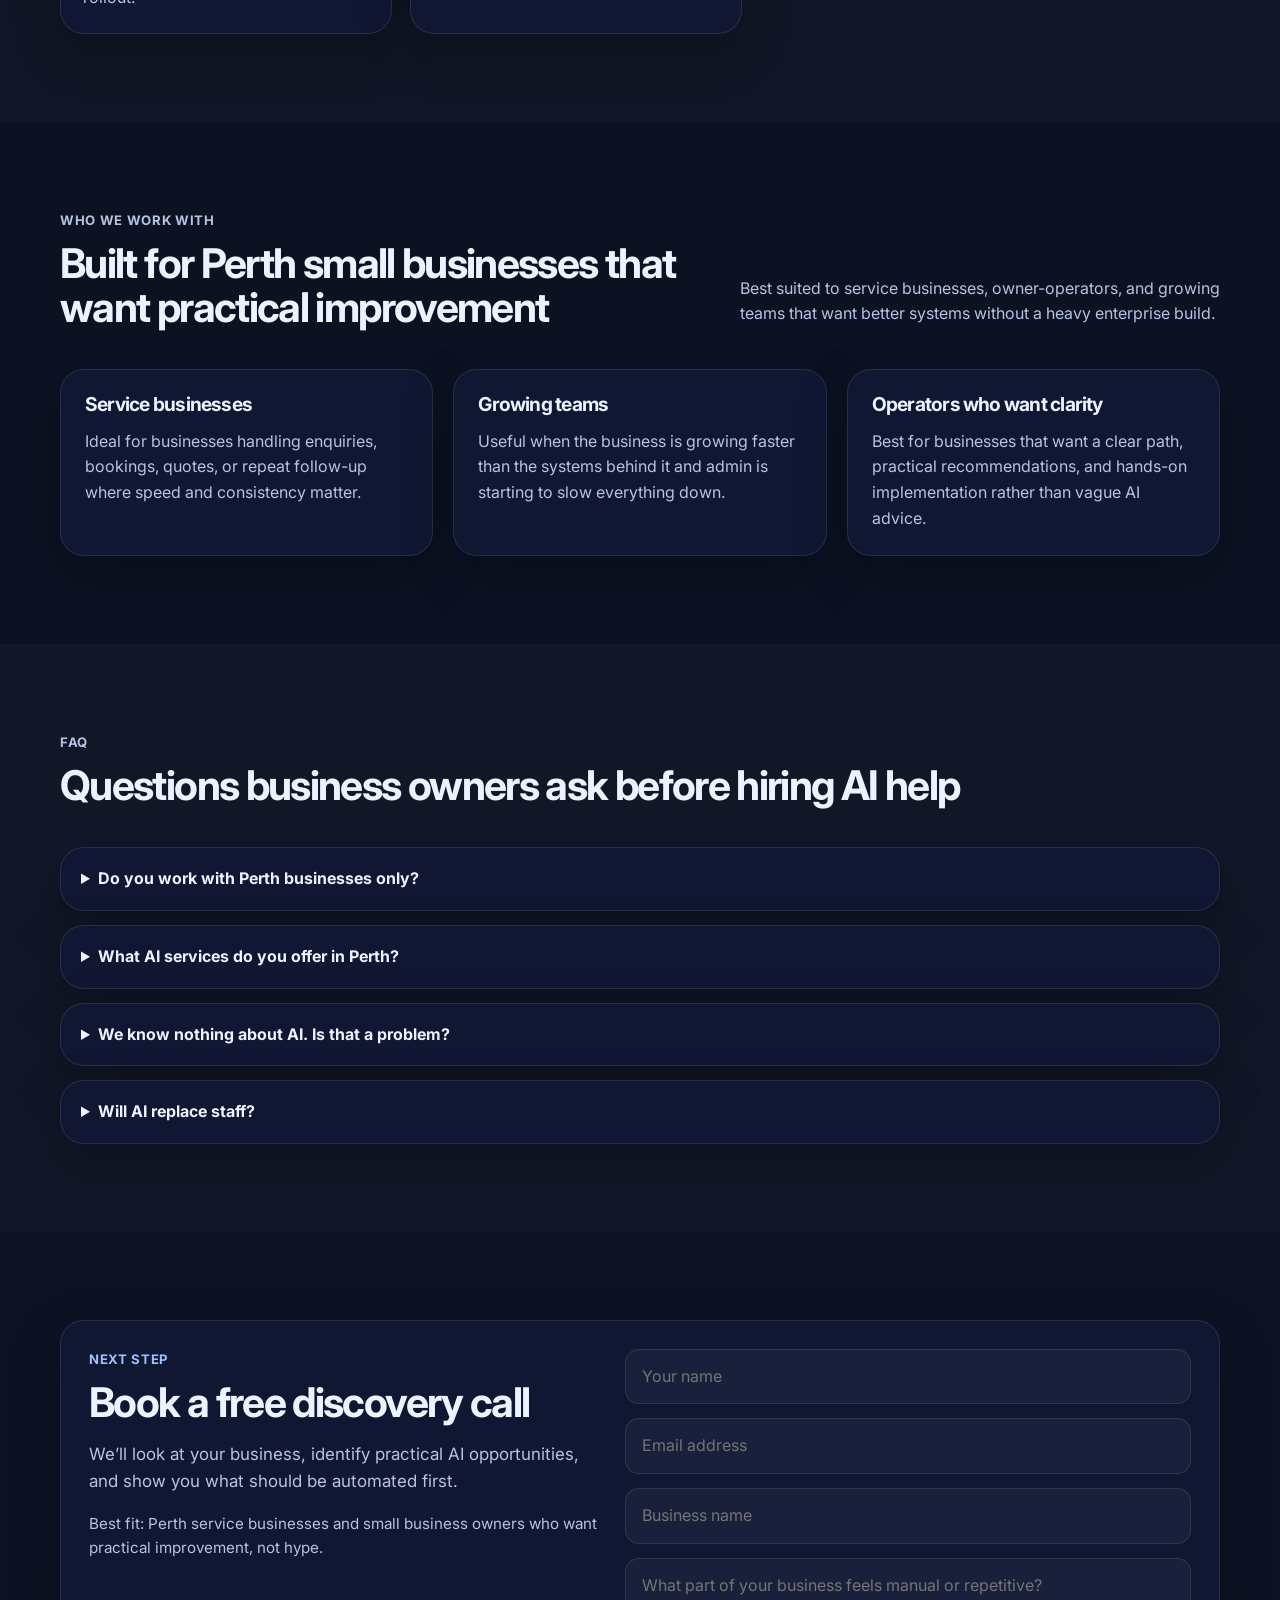
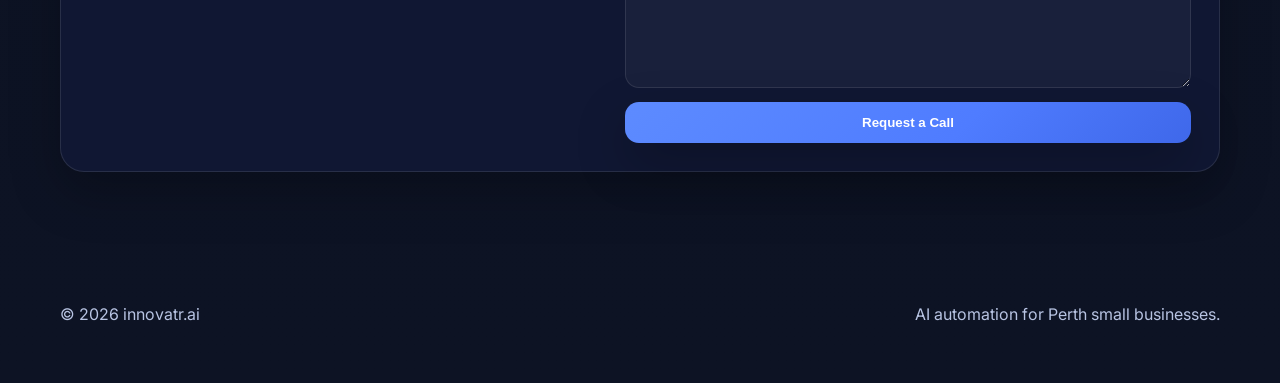
==== commit f8ef651d: "Polish button hover and loading states" ====
--- a/index.html
+++ b/index.html
@@ -107,10 +107,45 @@
     }
     nav a:not(.btn):hover::after { transform: scaleX(1); }
     .btn {
-      display: inline-flex; align-items: center; justify-content: center; padding: 13px 18px; border-radius: 14px;
-      background: var(--brand); color: white; font-weight: 700; border: 0; box-shadow: var(--shadow);
-    }
-    .btn-secondary { background: transparent; border: 1px solid var(--line); color: var(--text); box-shadow: none; }
+      display: inline-flex; align-items: center; justify-content: center; gap: 10px; padding: 13px 18px; border-radius: 14px;
+      background: linear-gradient(135deg, #5d8bff 0%, var(--brand) 60%, #3f68ea 100%);
+      color: white; font-weight: 700; border: 0; box-shadow: var(--shadow);
+      transition: transform .26s ease, box-shadow .26s ease, background .26s ease, border-color .26s ease, opacity .26s ease;
+      will-change: transform;
+      cursor: pointer;
+    }
+    .btn:hover {
+      transform: translateY(-2px);
+      box-shadow: 0 26px 60px rgba(0, 0, 0, 0.34);
+      background: linear-gradient(135deg, #6c97ff 0%, #5683ff 60%, #476ff0 100%);
+    }
+    .btn:active {
+      transform: translateY(0) scale(0.985);
+      box-shadow: 0 12px 30px rgba(0, 0, 0, 0.24);
+    }
+    .btn:focus-visible {
+      outline: 2px solid rgba(159, 192, 255, 0.95);
+      outline-offset: 3px;
+    }
+    .btn-secondary {
+      background: transparent;
+      border: 1px solid var(--line);
+      color: var(--text);
+      box-shadow: none;
+    }
+    .btn-secondary:hover {
+      background: rgba(255,255,255,0.08);
+      border-color: rgba(255,255,255,0.18);
+      box-shadow: 0 18px 40px rgba(0, 0, 0, 0.22);
+    }
+    .btn.is-loading,
+    .btn:disabled {
+      opacity: 0.88;
+      cursor: wait;
+      pointer-events: none;
+      transform: none;
+      box-shadow: 0 14px 34px rgba(0, 0, 0, 0.2);
+    }
     .hero {
       position: relative; padding: 88px 0 54px;
       background: radial-gradient(circle at top left, rgba(79,124,255,0.18), transparent 28%), linear-gradient(180deg, rgba(255,255,255,0.02), rgba(255,255,255,0));
@@ -162,6 +197,31 @@
     .faq p { margin: 10px 0 0; color: var(--muted); }
     .cta-box { display: grid; grid-template-columns: .95fr 1.05fr; gap: 24px; padding: 28px; }
     .contact-form { display: grid; gap: 14px; }
+    .form-status {
+      display: none;
+      margin-top: 16px;
+      padding: 14px 16px;
+      border-radius: 14px;
+      border: 1px solid var(--line);
+      background: rgba(255,255,255,0.04);
+      color: var(--text);
+    }
+    .hp-field {
+      position: absolute !important;
+      left: -9999px !important;
+      width: 1px;
+      height: 1px;
+      overflow: hidden;
+    }
+    .form-status.is-visible { display: block; }
+    .form-status.is-success {
+      background: rgba(44, 182, 125, 0.12);
+      border-color: rgba(44, 182, 125, 0.35);
+    }
+    .form-status.is-error {
+      background: rgba(255, 107, 107, 0.12);
+      border-color: rgba(255, 107, 107, 0.35);
+    }
     input, textarea {
       width: 100%; border: 1px solid var(--line); border-radius: 14px; padding: 14px 16px;
       font: inherit; color: var(--text); background: rgba(255,255,255,0.04);
@@ -417,13 +477,19 @@
           <p class="subtext">We’ll look at your business, identify practical AI opportunities, and show you what should be automated first.</p>
           <p class="small">Best fit: Perth service businesses and small business owners who want practical improvement, not hype.</p>
         </div>
-        <form class="contact-form">
-          <input type="text" placeholder="Your name" />
-          <input type="email" placeholder="Email address" />
-          <input type="text" placeholder="Business name" />
-          <textarea placeholder="What part of your business feels manual or repetitive?"></textarea>
-          <button type="submit" class="btn">Request a Call</button>
+        <form class="contact-form" action="contact.php" method="post">
+          <div class="hp-field" aria-hidden="true">
+            <label for="website">Website</label>
+            <input type="text" id="website" name="website" tabindex="-1" autocomplete="off" />
+          </div>
+          <input type="hidden" name="form_started_at" id="form-started-at" value="" />
+          <input type="text" name="name" placeholder="Your name" required />
+          <input type="email" name="email" placeholder="Email address" required />
+          <input type="text" name="business_name" placeholder="Business name" />
+          <textarea name="message" placeholder="What part of your business feels manual or repetitive?" required></textarea>
+          <button type="submit" class="btn" data-default-label="Request a Call" data-loading-label="Sending...">Request a Call</button>
         </form>
+        <div id="form-status" class="form-status" aria-live="polite"></div>
       </div>
     </section>
   </main>
@@ -434,5 +500,39 @@
       <p>AI automation for Perth small businesses.</p>
     </div>
   </footer>
+
+  <script>
+    (function () {
+      const params = new URLSearchParams(window.location.search);
+      const status = document.getElementById('form-status');
+      const startedAt = document.getElementById('form-started-at');
+      const form = document.querySelector('.contact-form');
+      const submitButton = form ? form.querySelector('button[type="submit"]') : null;
+
+      if (startedAt) {
+        startedAt.value = String(Math.floor(Date.now() / 1000));
+      }
+
+      if (form && submitButton) {
+        form.addEventListener('submit', function () {
+          submitButton.disabled = true;
+          submitButton.classList.add('is-loading');
+          submitButton.textContent = submitButton.getAttribute('data-loading-label') || 'Sending...';
+          submitButton.setAttribute('aria-busy', 'true');
+        });
+      }
+
+      if (!status) return;
+
+      const formState = params.get('form');
+      if (formState === 'success') {
+        status.textContent = 'Thanks — your request has been sent. We will be in touch soon.';
+        status.className = 'form-status is-visible is-success';
+      } else if (formState === 'error') {
+        status.textContent = 'Something went wrong sending your request. Please try again or email us directly.';
+        status.className = 'form-status is-visible is-error';
+      }
+    })();
+  </script>
 </body>
 </html>
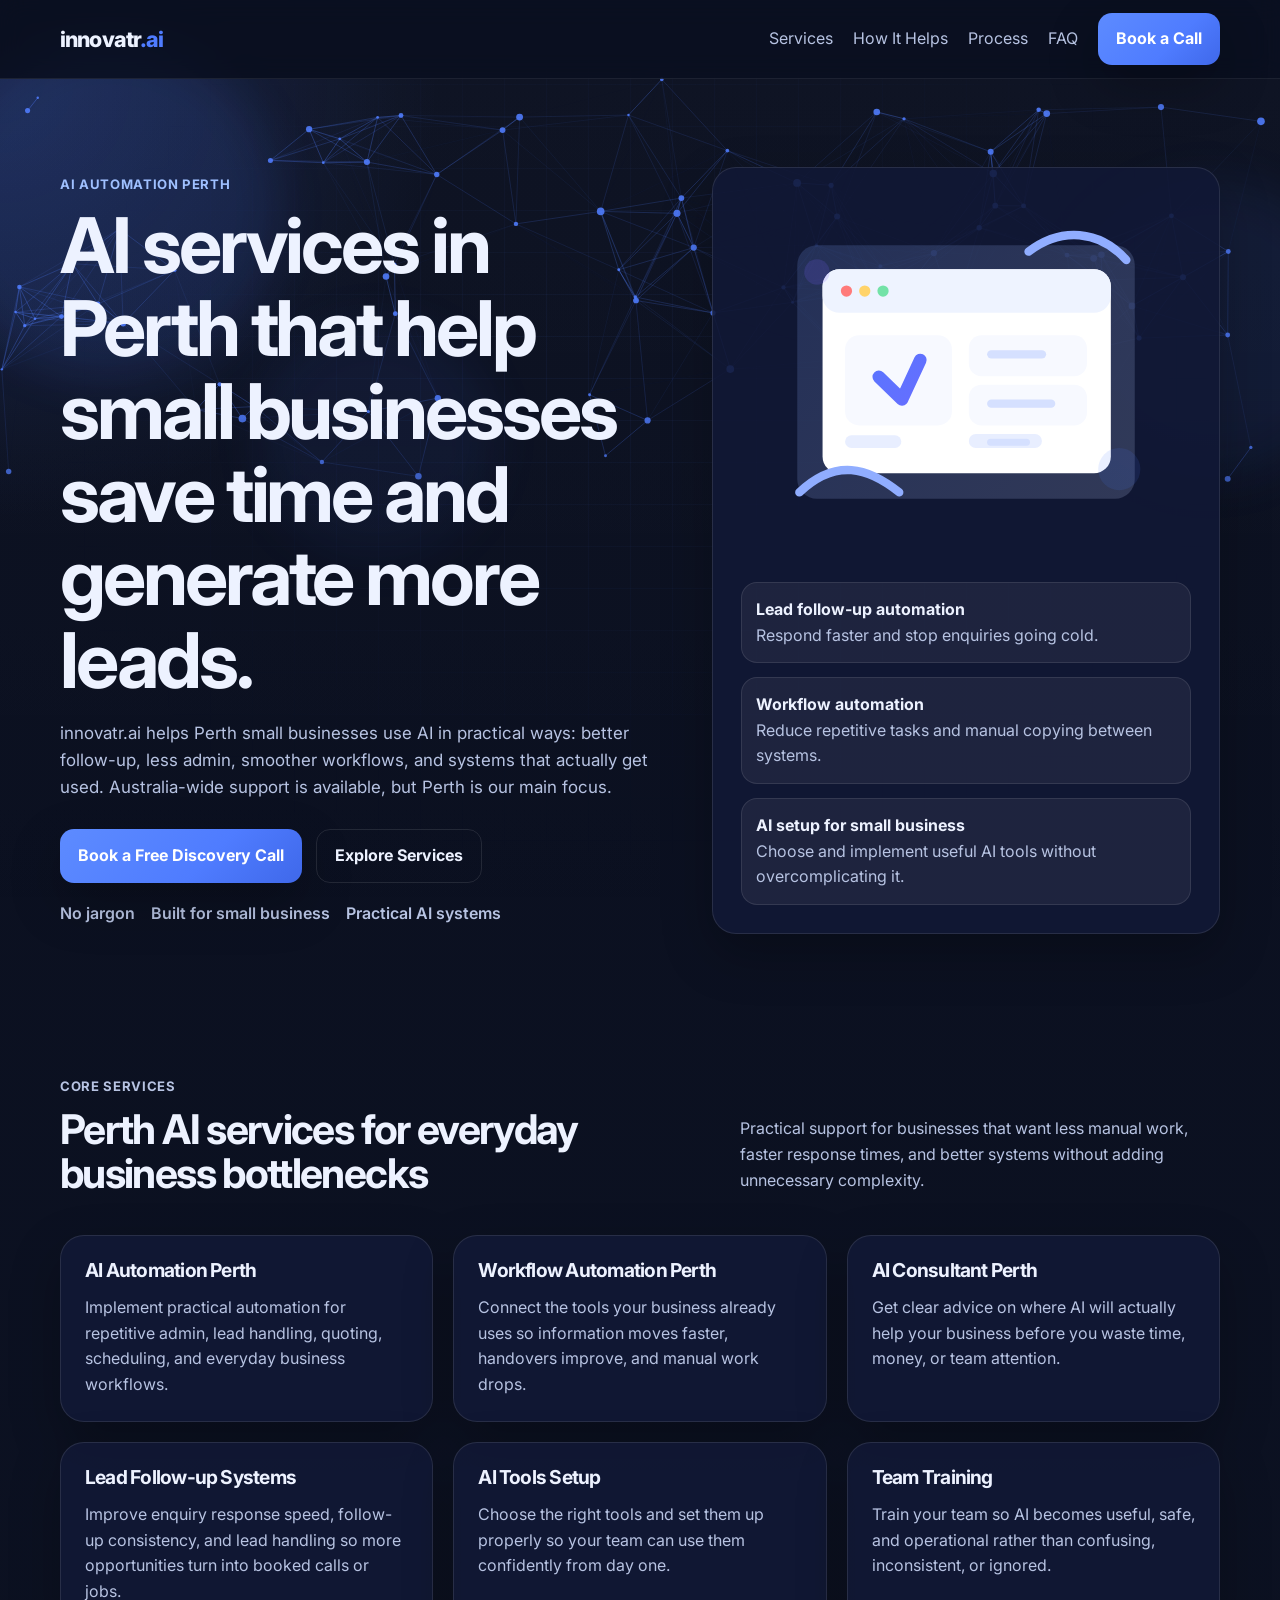
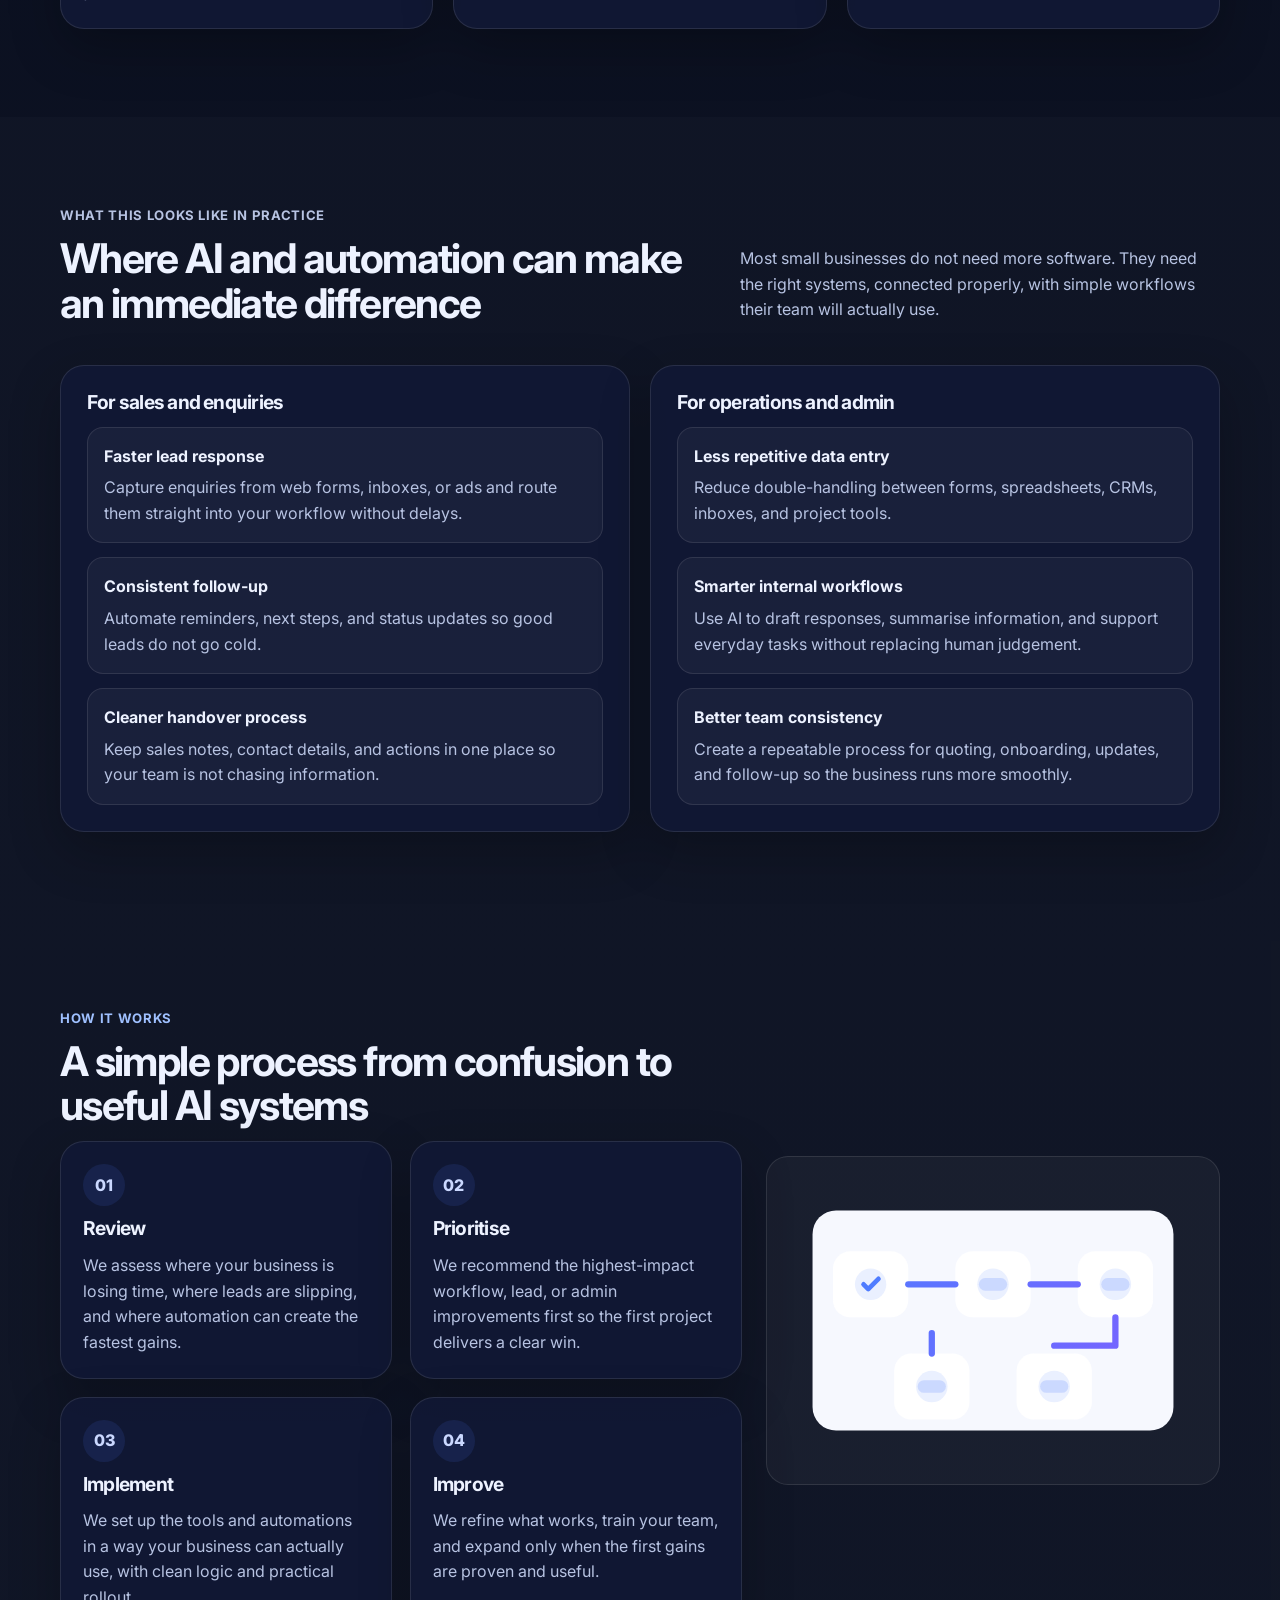
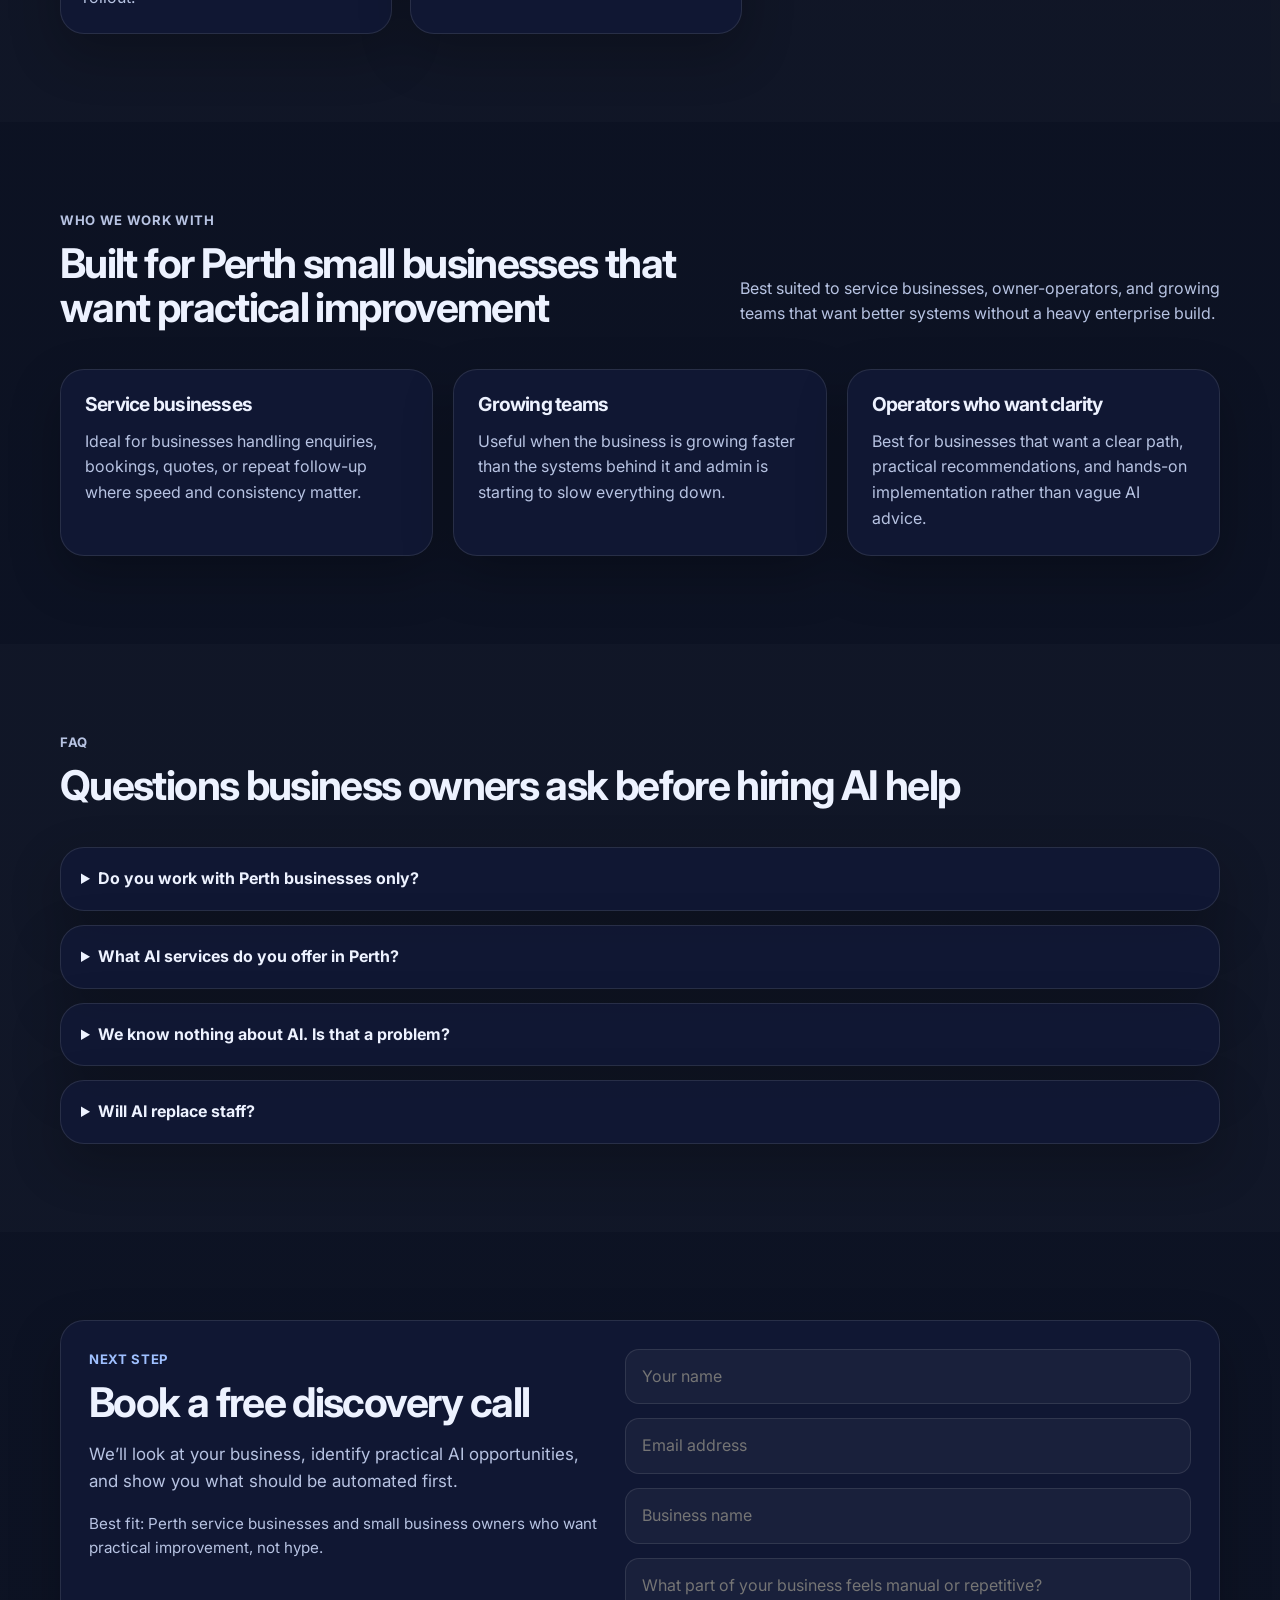
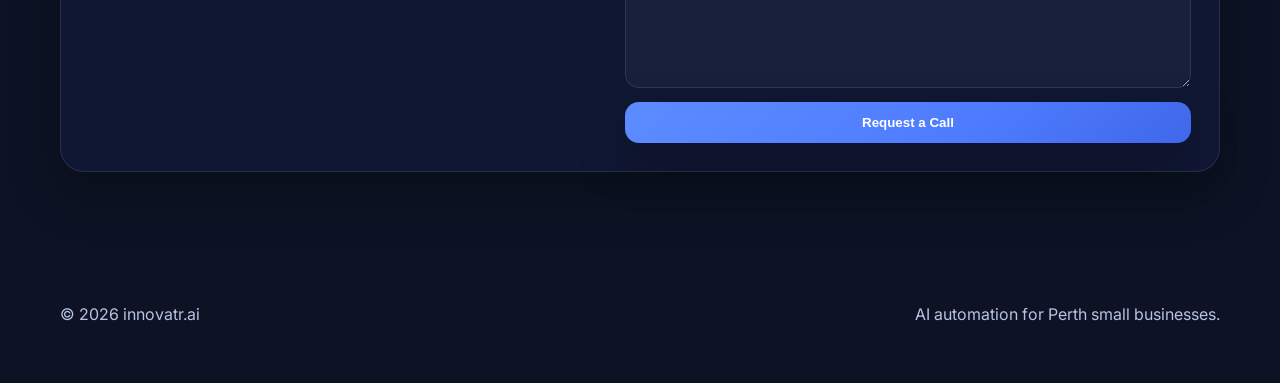
==== commit 23f91a7b: "Restore original background animation" ====
--- a/index.html
+++ b/index.html
@@ -87,6 +87,59 @@
       background: linear-gradient(180deg, #0b1020 0%, #0d1324 100%);
       line-height: 1.6;
       overflow-x: hidden;
+      position: relative;
+    }
+    .bg-animation {
+      position: fixed;
+      inset: 0;
+      pointer-events: none;
+      z-index: -1;
+      overflow: hidden;
+      mask-image: linear-gradient(to bottom, rgba(0,0,0,1) 0%, rgba(0,0,0,1) 42%, rgba(0,0,0,0.55) 68%, rgba(0,0,0,0) 100%);
+    }
+    #particles {
+      position: absolute;
+      inset: 0;
+      width: 100%;
+      height: 100%;
+      opacity: 1;
+    }
+    .orb {
+      position: absolute;
+      border-radius: 999px;
+      filter: blur(24px);
+      opacity: 0.55;
+      animation: drift 18s ease-in-out infinite;
+    }
+    .orb-1 {
+      width: 340px;
+      height: 340px;
+      background: rgba(79, 124, 255, 0.22);
+      top: 40px;
+      left: -60px;
+    }
+    .orb-2 {
+      width: 300px;
+      height: 300px;
+      background: rgba(79, 124, 255, 0.16);
+      top: 180px;
+      right: -80px;
+      animation-duration: 22s;
+    }
+    .orb-3 {
+      width: 240px;
+      height: 240px;
+      background: rgba(79, 124, 255, 0.14);
+      top: 320px;
+      left: 20%;
+      animation-duration: 20s;
+    }
+    .grid {
+      position: absolute;
+      inset: 0;
+      background-image: linear-gradient(rgba(79,124,255,0.05) 1px, transparent 1px), linear-gradient(90deg, rgba(79,124,255,0.05) 1px, transparent 1px);
+      background-size: 42px 42px;
+      mask-image: radial-gradient(circle at center, black 20%, transparent 75%);
     }
     a { color: inherit; text-decoration: none; }
     .container { width: min(1160px, calc(100% - 40px)); margin: 0 auto; }
@@ -230,6 +283,10 @@
     .footer { padding: 26px 0 40px; color: var(--muted); }
     .footer-row { display: flex; justify-content: space-between; gap: 16px; }
     .small { font-size: .95rem; color: var(--muted); }
+    @keyframes drift {
+      0%, 100% { transform: translate3d(0, 0, 0) scale(1); }
+      50% { transform: translate3d(18px, -24px, 0) scale(1.06); }
+    }
     @media (max-width: 920px) {
       .hero-grid, .three-up, .two-up, .how-grid, .cta-box, .section-heading, .steps { grid-template-columns: 1fr; }
       nav { display: none; }
@@ -244,6 +301,13 @@
   </style>
 </head>
 <body>
+  <div class="bg-animation" aria-hidden="true">
+    <canvas id="particles"></canvas>
+    <span class="orb orb-1"></span>
+    <span class="orb orb-2"></span>
+    <span class="orb orb-3"></span>
+    <span class="grid"></span>
+  </div>
   <header class="site-header">
     <div class="container nav">
       <a class="brand" href="#top">innovatr<span>.ai</span></a>
@@ -503,6 +567,118 @@
 
   <script>
     (function () {
+      const canvas = document.getElementById('particles');
+      const ctx = canvas ? canvas.getContext('2d') : null;
+      let particles = [];
+      let w = 0;
+      let h = 0;
+      let dpr = Math.min(window.devicePixelRatio || 1, 2);
+      const mouse = { x: null, y: null, active: false };
+
+      function resizeParticles() {
+        if (!canvas || !ctx) return;
+        w = window.innerWidth;
+        h = window.innerHeight;
+        canvas.width = w * dpr;
+        canvas.height = h * dpr;
+        canvas.style.width = w + 'px';
+        canvas.style.height = h + 'px';
+        ctx.setTransform(dpr, 0, 0, dpr, 0, 0);
+        createParticles();
+      }
+
+      function createParticles() {
+        const count = Math.max(90, Math.floor(w / 14));
+        particles = Array.from({ length: count }, function () {
+          return {
+            x: Math.random() * w,
+            y: 76 + (Math.random() * Math.min(h, 420)),
+            vx: (Math.random() - 0.5) * 0.55,
+            vy: (Math.random() - 0.5) * 0.45,
+            r: Math.random() * 2.8 + 1.1
+          };
+        });
+      }
+
+      function drawParticles() {
+        if (!canvas || !ctx) return;
+        ctx.clearRect(0, 0, w, h);
+
+        for (const p of particles) {
+          p.x += p.vx;
+          p.y += p.vy;
+
+          if (mouse.active && mouse.x !== null && mouse.y !== null) {
+            const dx = mouse.x - p.x;
+            const dy = mouse.y - p.y;
+            const dist = Math.hypot(dx, dy);
+            if (dist < 180 && dist > 0) {
+              const force = (180 - dist) / 180;
+              p.x -= (dx / dist) * force * 2.6;
+              p.y -= (dy / dist) * force * 2.1;
+            }
+          }
+
+          if (p.x < 0 || p.x > w) p.vx *= -1;
+          if (p.y < 0 || p.y > h) p.vy *= -1;
+
+          ctx.beginPath();
+          ctx.arc(p.x, p.y, p.r, 0, Math.PI * 2);
+          ctx.fillStyle = 'rgba(79, 124, 255, 0.88)';
+          ctx.fill();
+        }
+
+        for (let i = 0; i < particles.length; i++) {
+          for (let j = i + 1; j < particles.length; j++) {
+            const a = particles[i];
+            const b = particles[j];
+            const dx = a.x - b.x;
+            const dy = a.y - b.y;
+            const dist = Math.hypot(dx, dy);
+
+            if (dist < 150) {
+              ctx.beginPath();
+              ctx.moveTo(a.x, a.y);
+              ctx.lineTo(b.x, b.y);
+              ctx.strokeStyle = 'rgba(79, 124, 255, ' + (0.42 * (1 - dist / 150)) + ')';
+              ctx.lineWidth = 1;
+              ctx.stroke();
+            }
+          }
+
+          if (mouse.active && mouse.x !== null && mouse.y !== null) {
+            const p = particles[i];
+            const mdx = p.x - mouse.x;
+            const mdy = p.y - mouse.y;
+            const mdist = Math.hypot(mdx, mdy);
+            if (mdist < 220) {
+              ctx.beginPath();
+              ctx.moveTo(p.x, p.y);
+              ctx.lineTo(mouse.x, mouse.y);
+              ctx.strokeStyle = 'rgba(79, 124, 255, ' + (0.56 * (1 - mdist / 220)) + ')';
+              ctx.lineWidth = 1;
+              ctx.stroke();
+            }
+          }
+        }
+
+        window.requestAnimationFrame(drawParticles);
+      }
+
+      window.addEventListener('mousemove', function (e) {
+        mouse.x = e.clientX;
+        mouse.y = e.clientY;
+        mouse.active = true;
+      });
+
+      window.addEventListener('mouseleave', function () {
+        mouse.active = false;
+      });
+
+      window.addEventListener('resize', resizeParticles);
+      resizeParticles();
+      drawParticles();
+
       const params = new URLSearchParams(window.location.search);
       const status = document.getElementById('form-status');
       const startedAt = document.getElementById('form-started-at');
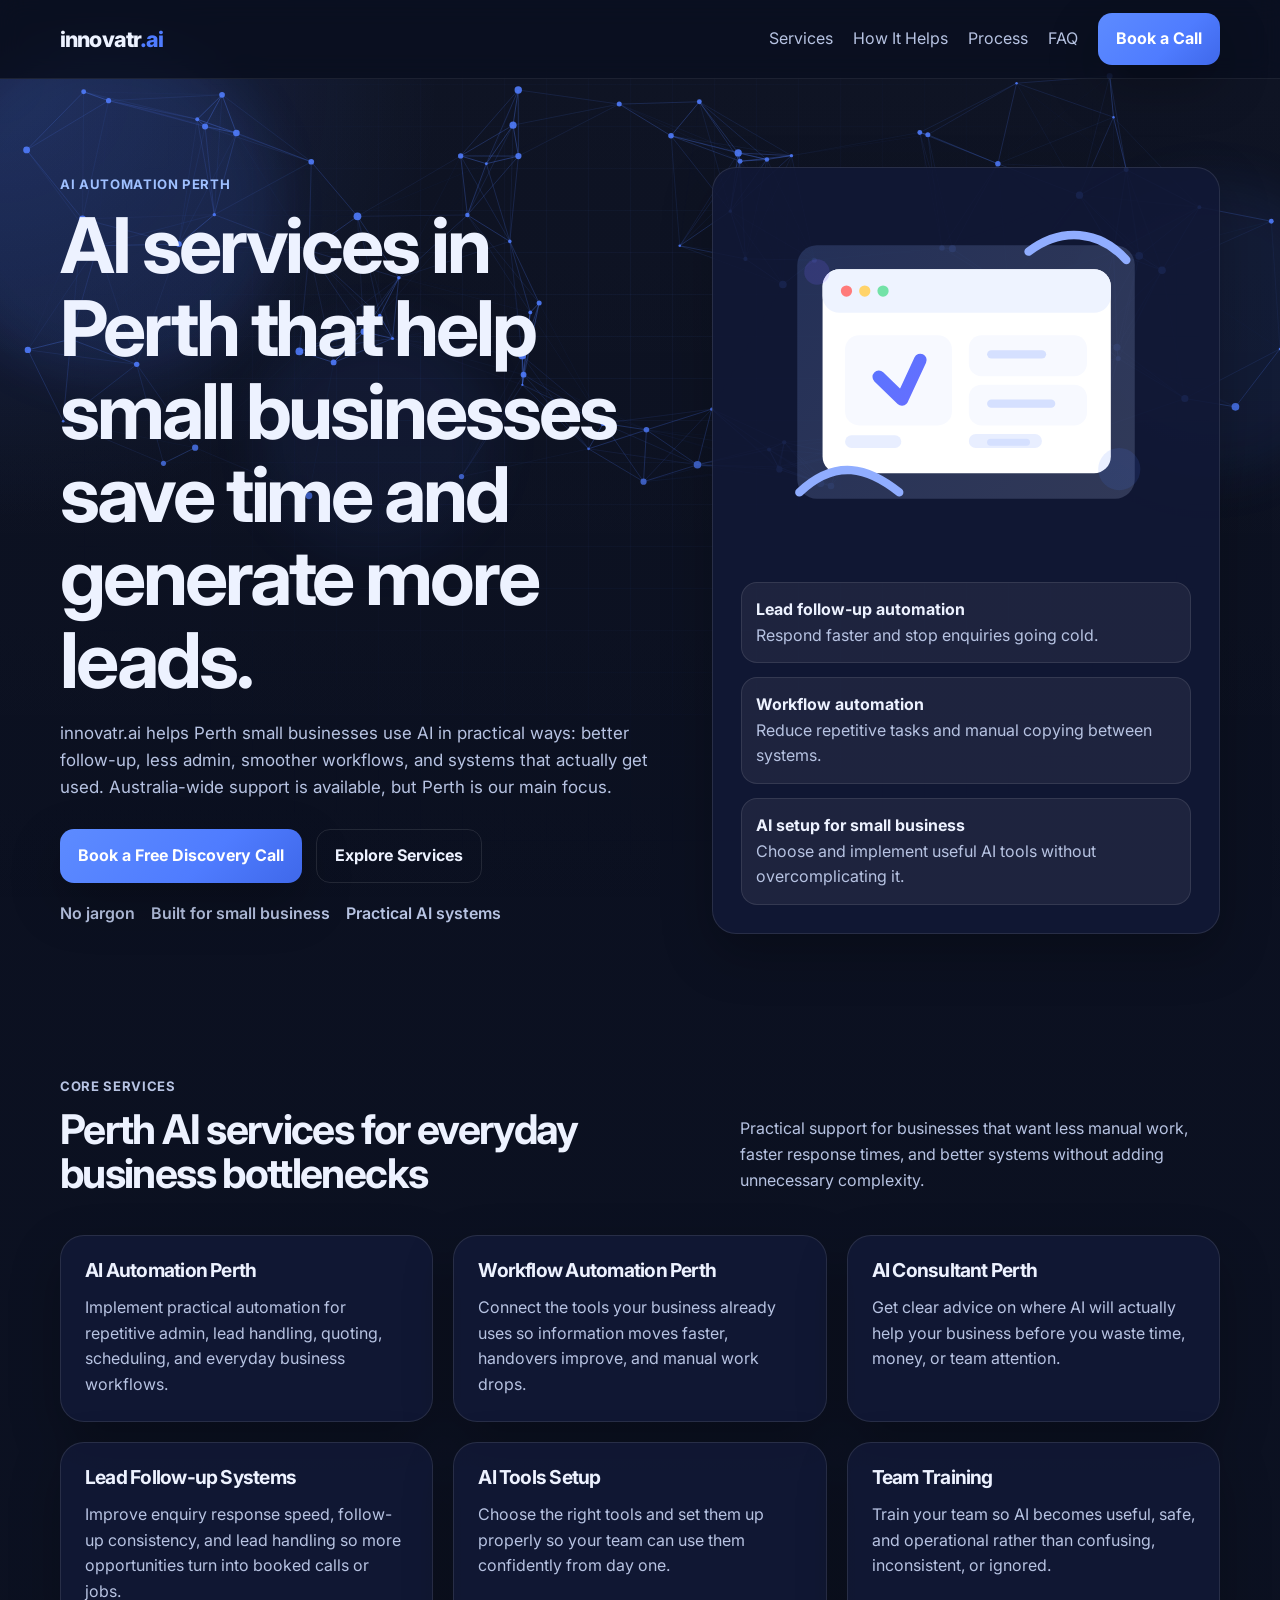
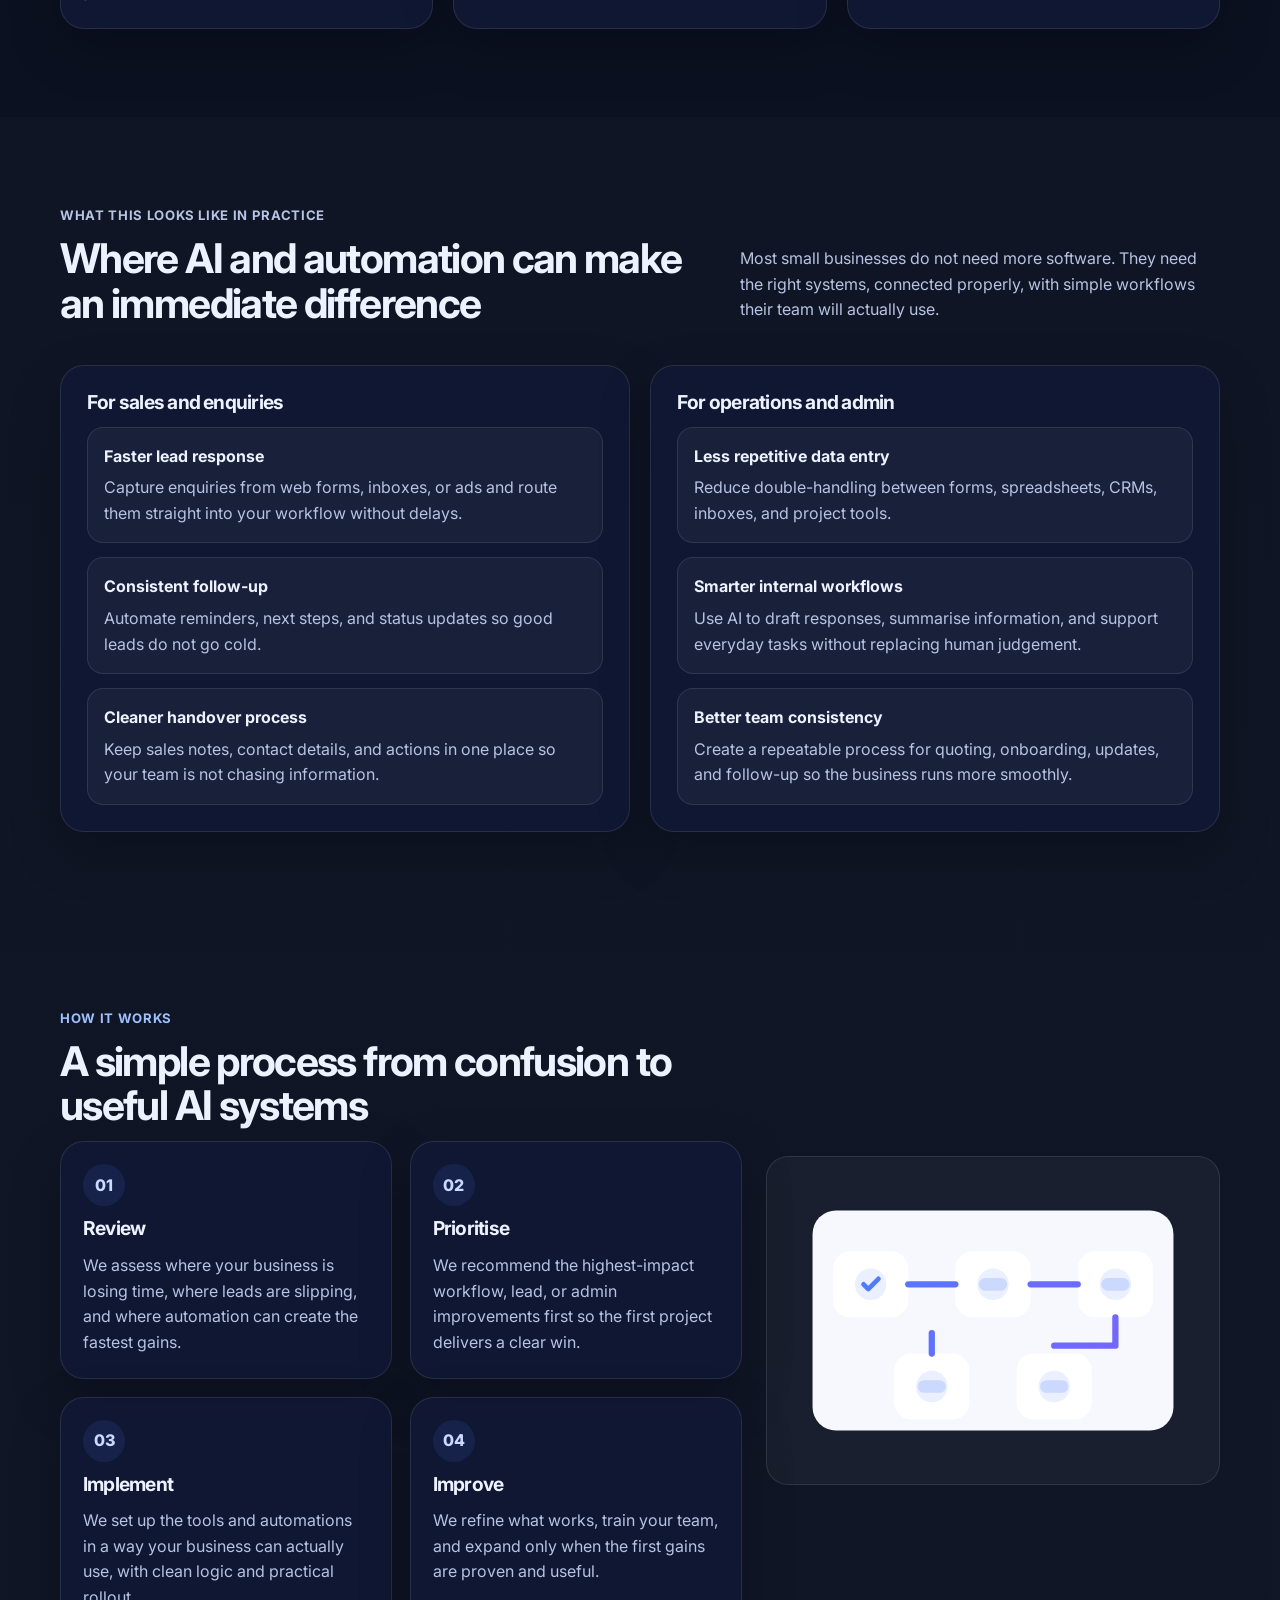
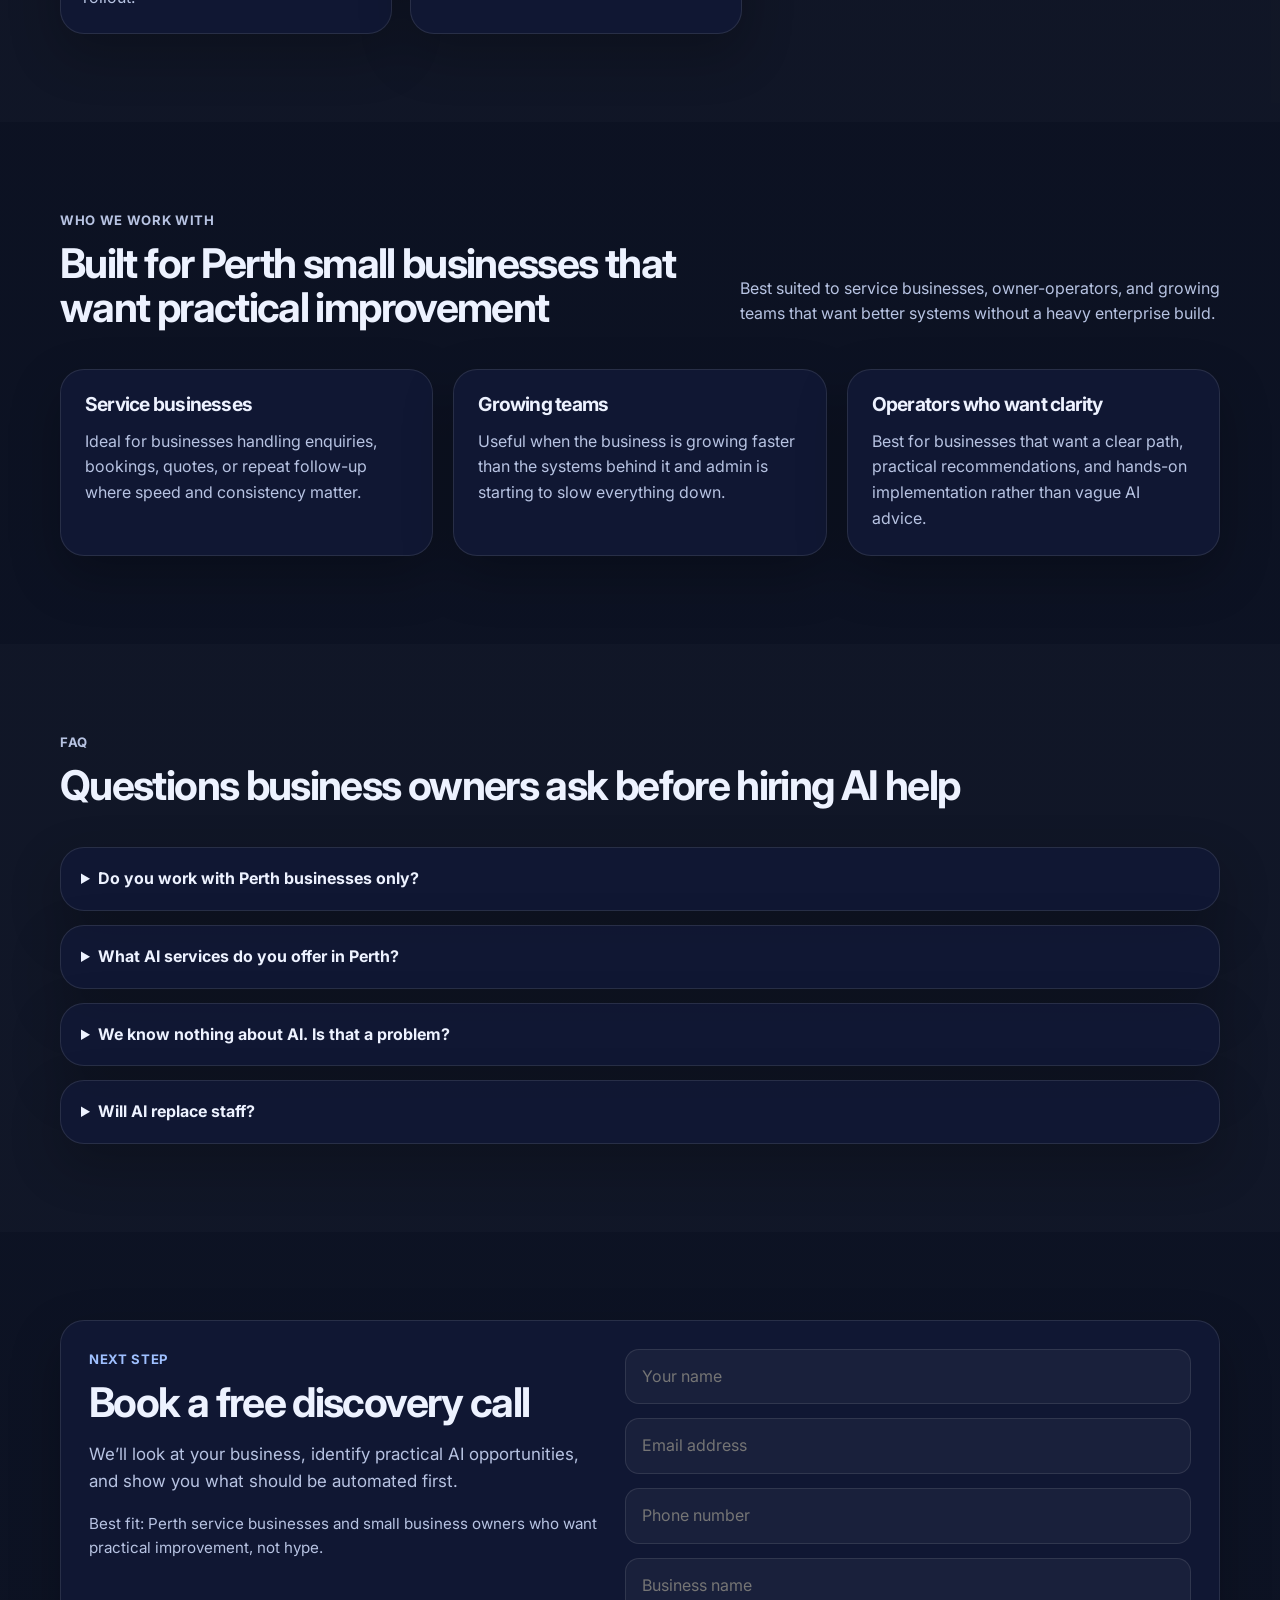
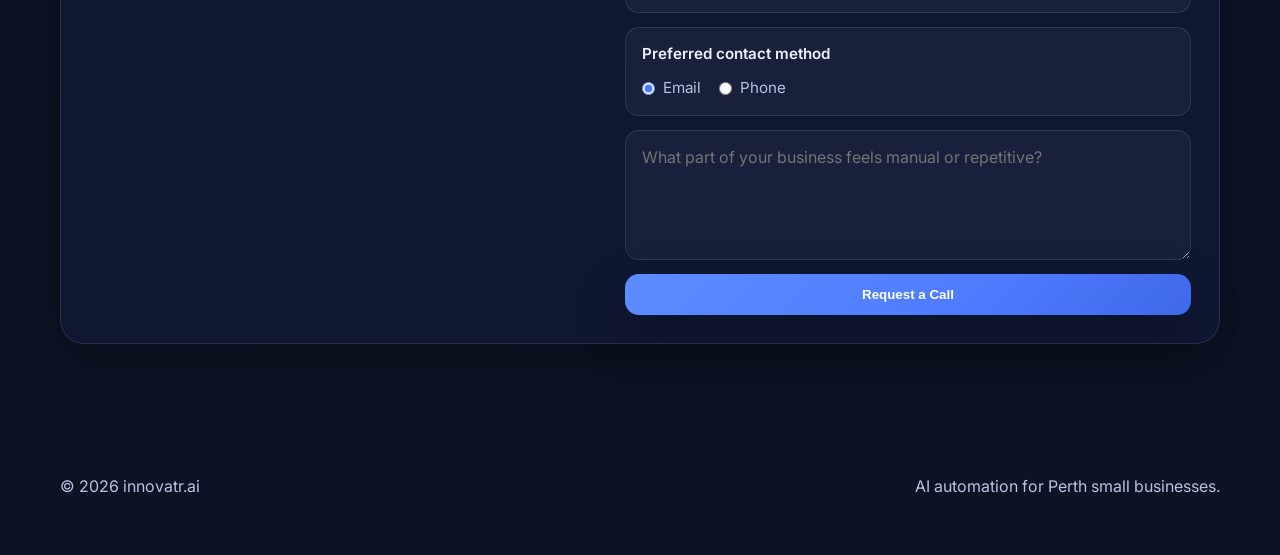
==== commit b5eb5814: "Add phone and contact preference fields" ====
--- a/index.html
+++ b/index.html
@@ -279,6 +279,36 @@
       width: 100%; border: 1px solid var(--line); border-radius: 14px; padding: 14px 16px;
       font: inherit; color: var(--text); background: rgba(255,255,255,0.04);
     }
+    .radio-group {
+      display: grid;
+      gap: 10px;
+      padding: 14px 16px;
+      border-radius: 14px;
+      border: 1px solid var(--line);
+      background: rgba(255,255,255,0.04);
+    }
+    .radio-group-label {
+      font-size: 0.95rem;
+      font-weight: 600;
+      color: var(--text);
+    }
+    .radio-options {
+      display: flex;
+      gap: 18px;
+      flex-wrap: wrap;
+    }
+    .radio-option {
+      display: inline-flex;
+      align-items: center;
+      gap: 8px;
+      color: var(--muted);
+      font-size: 0.95rem;
+    }
+    .radio-option input {
+      width: auto;
+      margin: 0;
+      accent-color: var(--brand);
+    }
     textarea { min-height: 130px; resize: vertical; }
     .footer { padding: 26px 0 40px; color: var(--muted); }
     .footer-row { display: flex; justify-content: space-between; gap: 16px; }
@@ -549,7 +579,15 @@
           <input type="hidden" name="form_started_at" id="form-started-at" value="" />
           <input type="text" name="name" placeholder="Your name" required />
           <input type="email" name="email" placeholder="Email address" required />
+          <input type="tel" name="phone" placeholder="Phone number" />
           <input type="text" name="business_name" placeholder="Business name" />
+          <div class="radio-group">
+            <div class="radio-group-label">Preferred contact method</div>
+            <div class="radio-options">
+              <label class="radio-option"><input type="radio" name="contact_preference" value="Email" checked /> Email</label>
+              <label class="radio-option"><input type="radio" name="contact_preference" value="Phone" /> Phone</label>
+            </div>
+          </div>
           <textarea name="message" placeholder="What part of your business feels manual or repetitive?" required></textarea>
           <button type="submit" class="btn" data-default-label="Request a Call" data-loading-label="Sending...">Request a Call</button>
         </form>
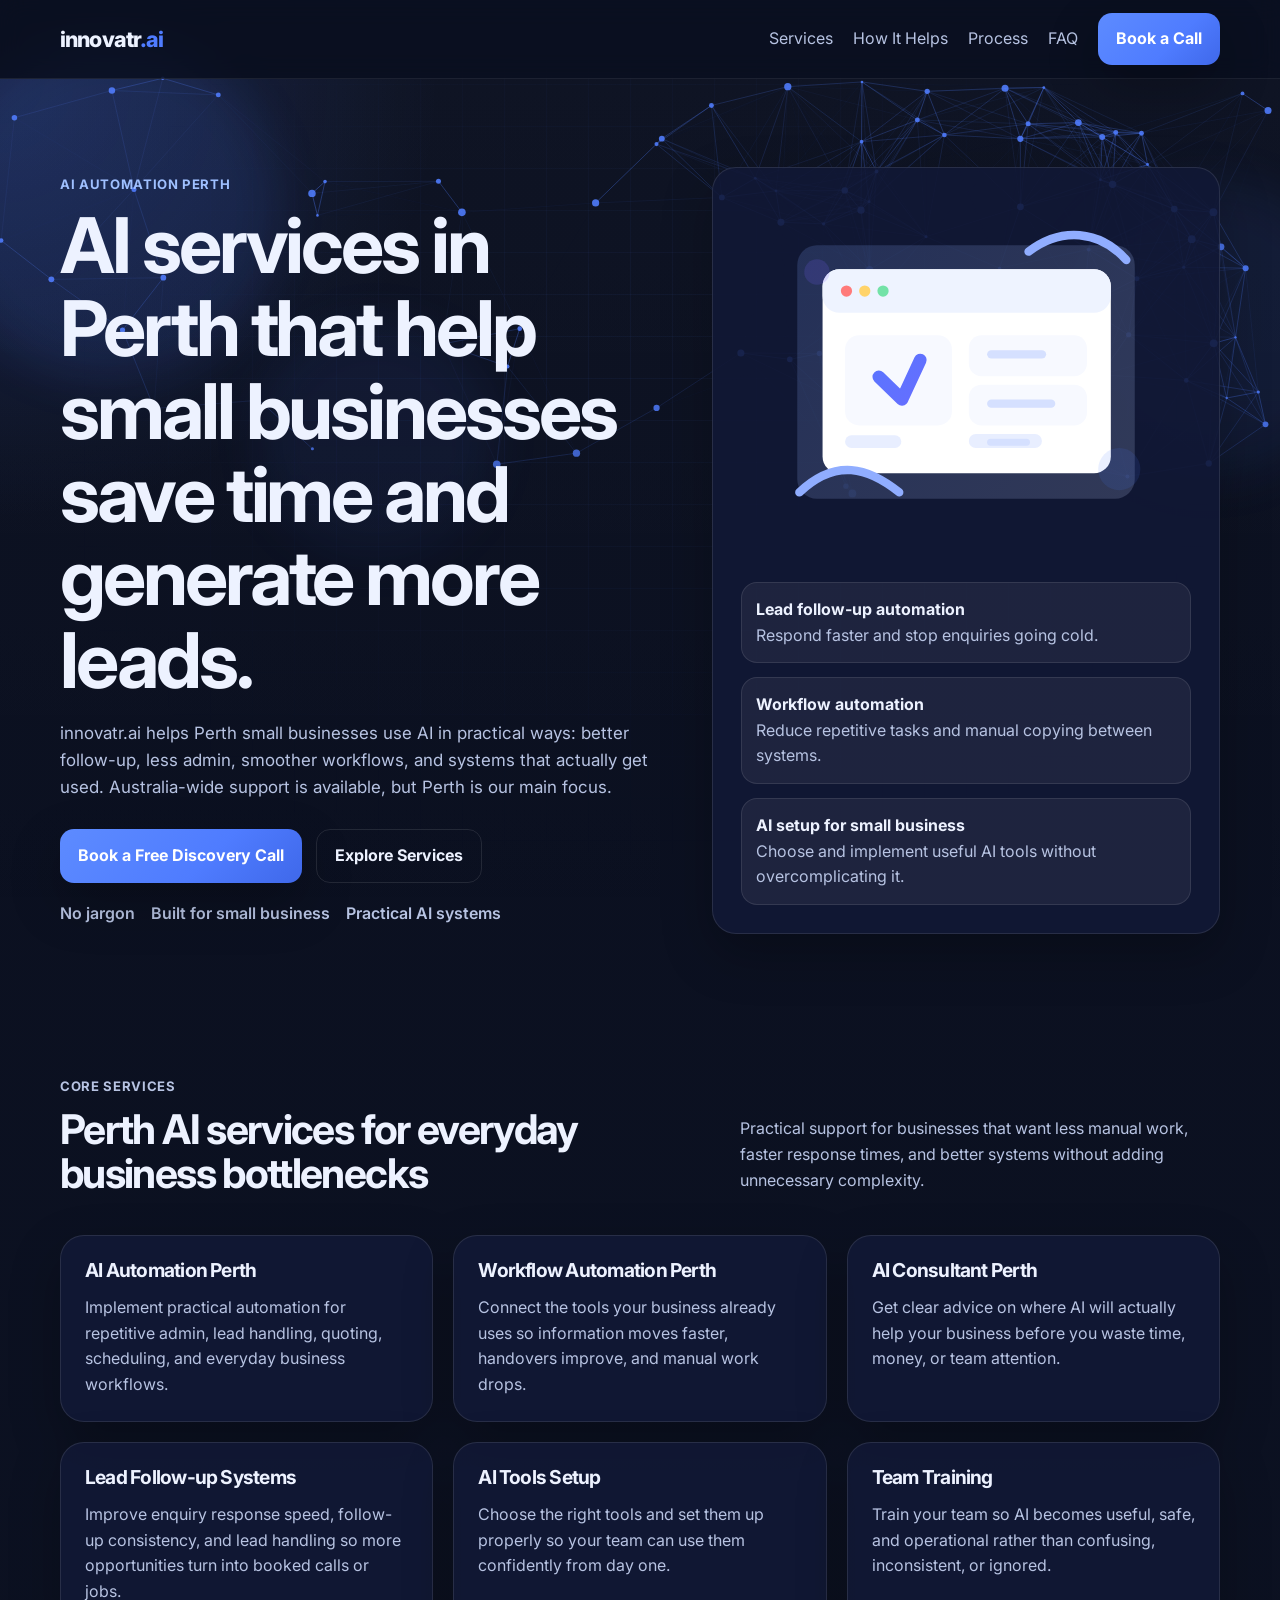
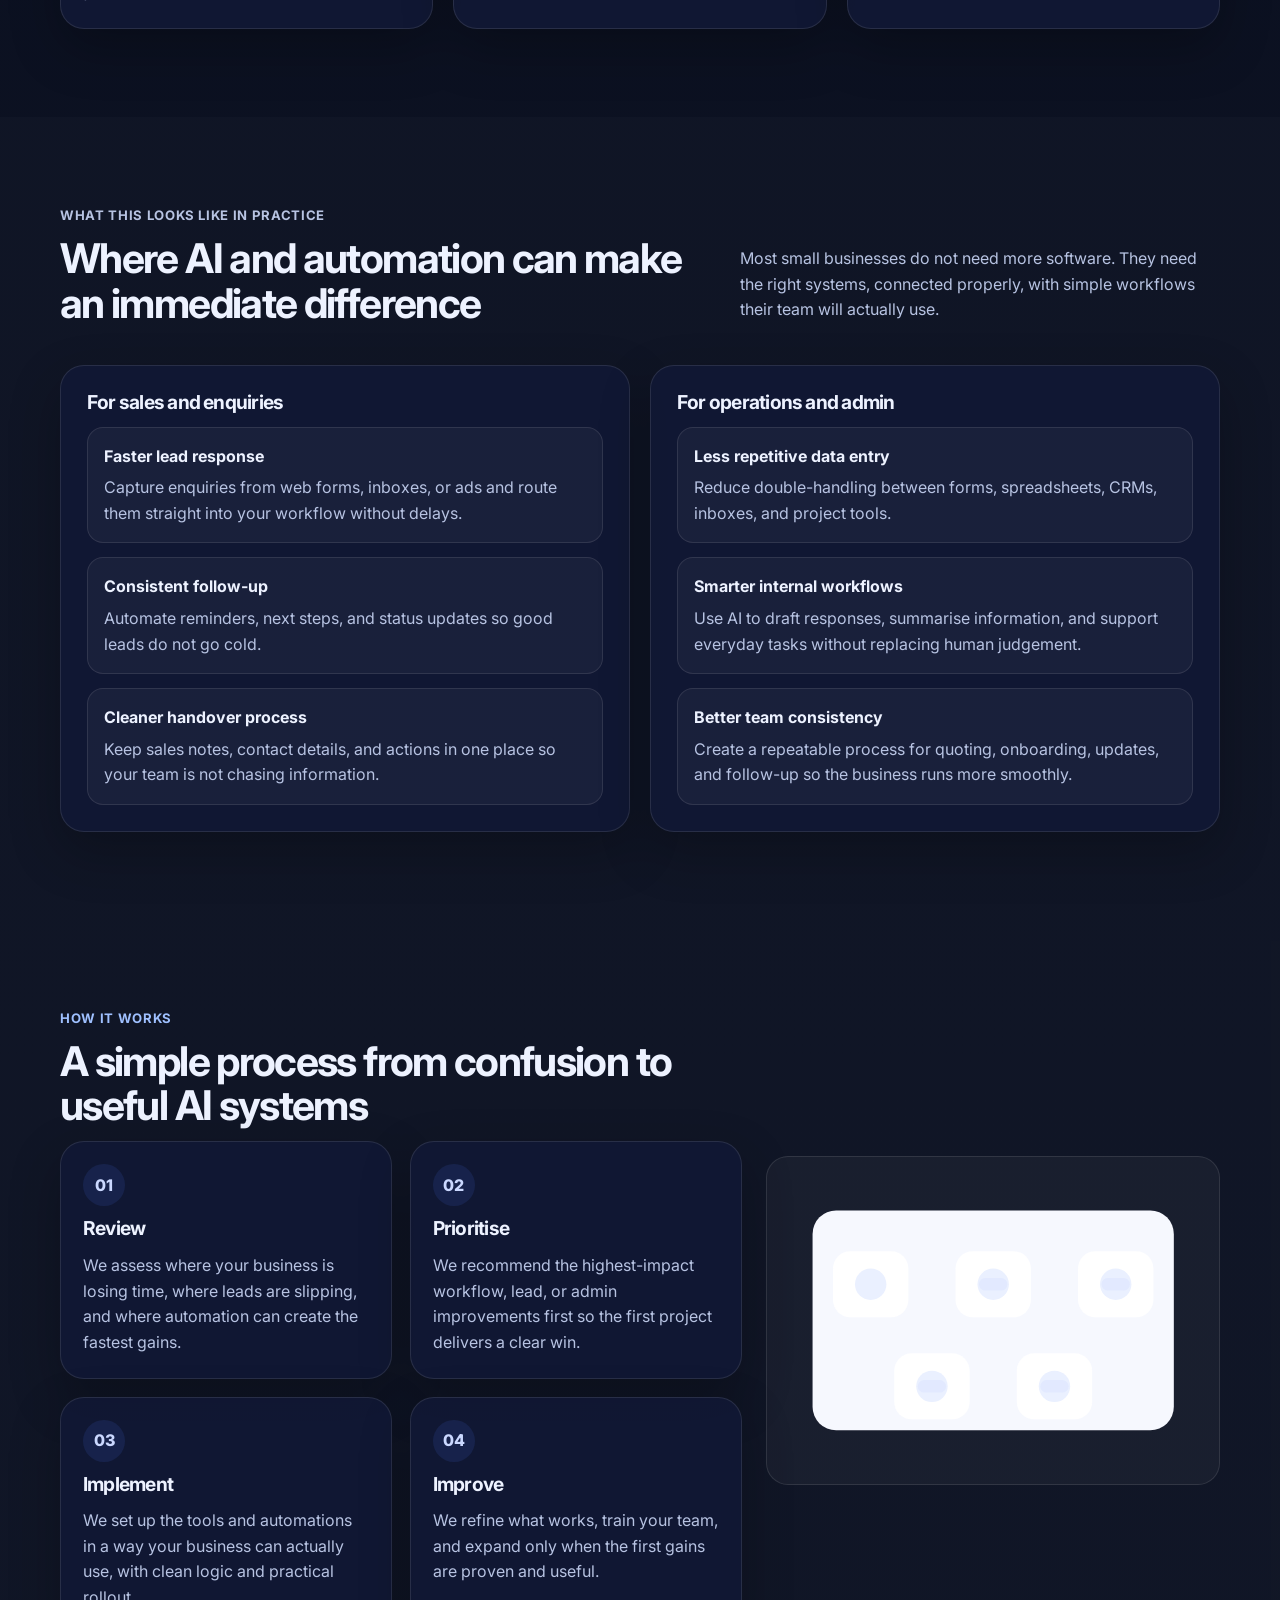
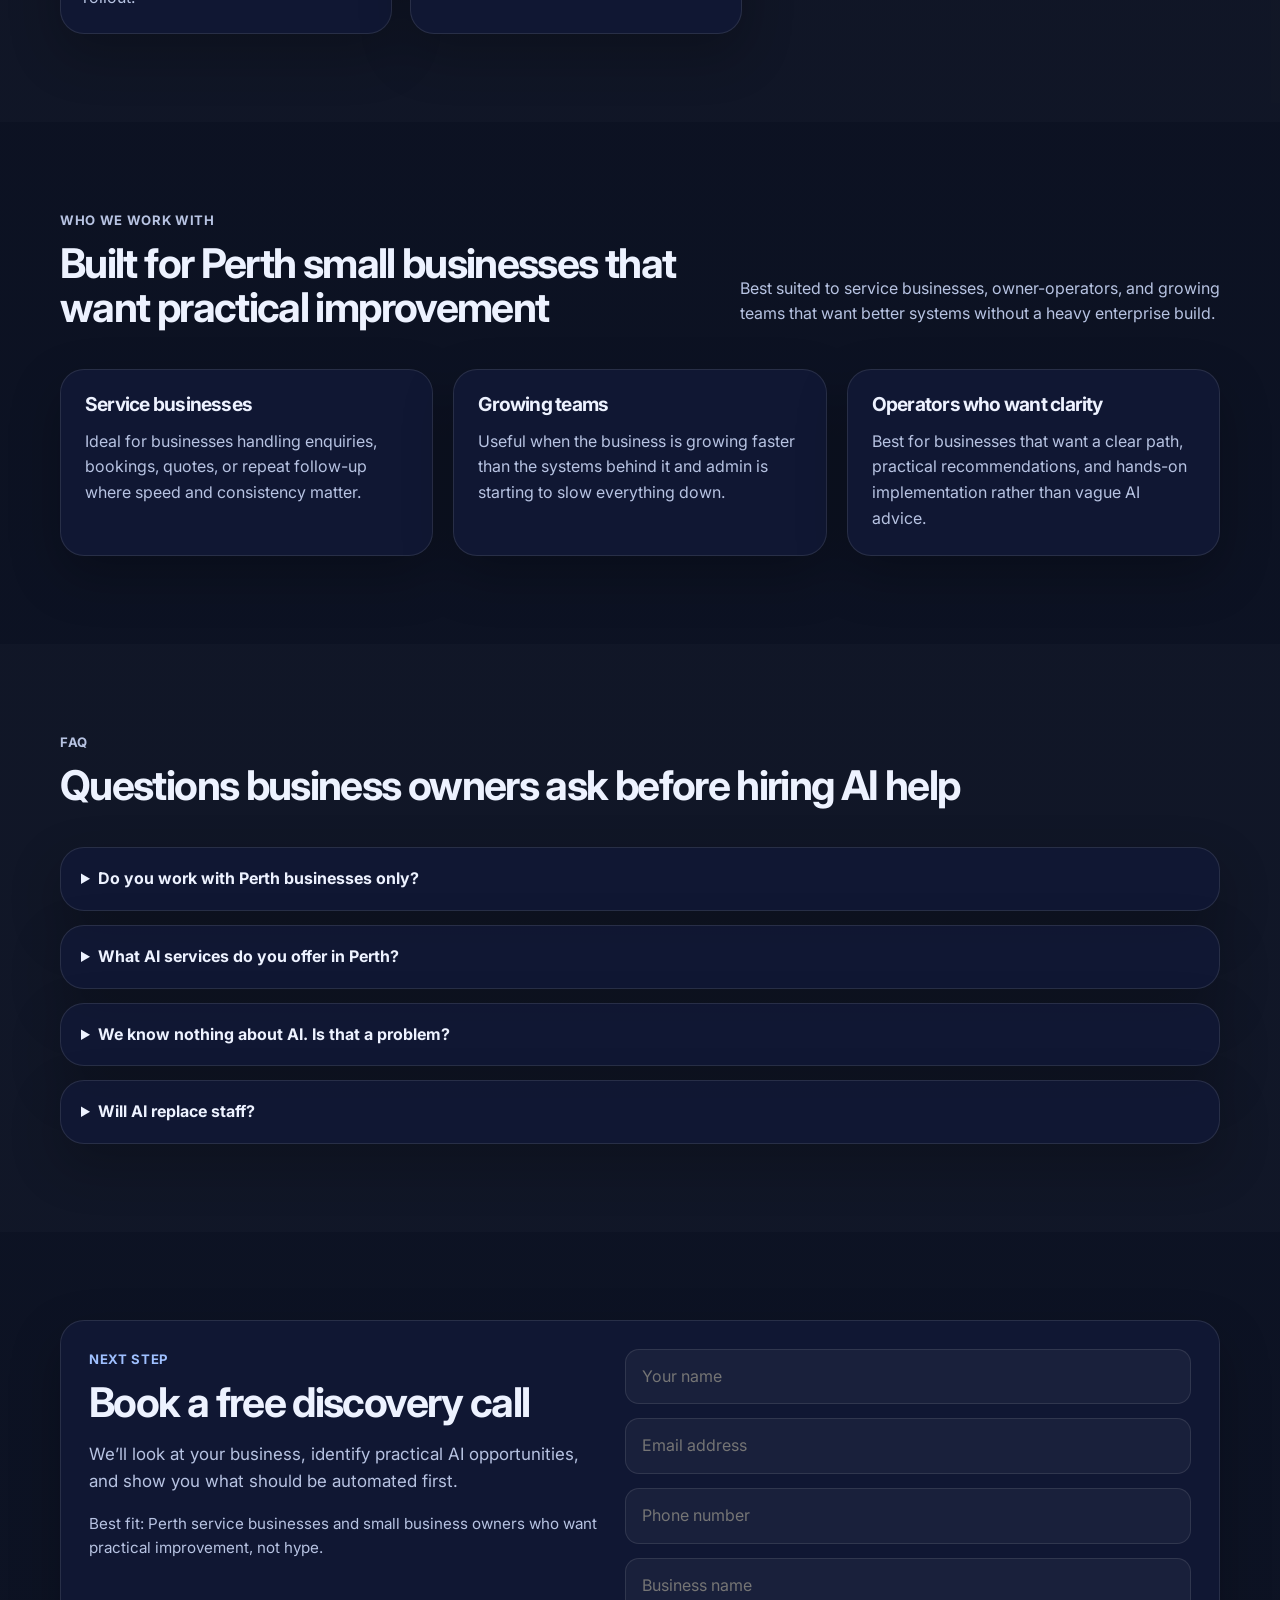
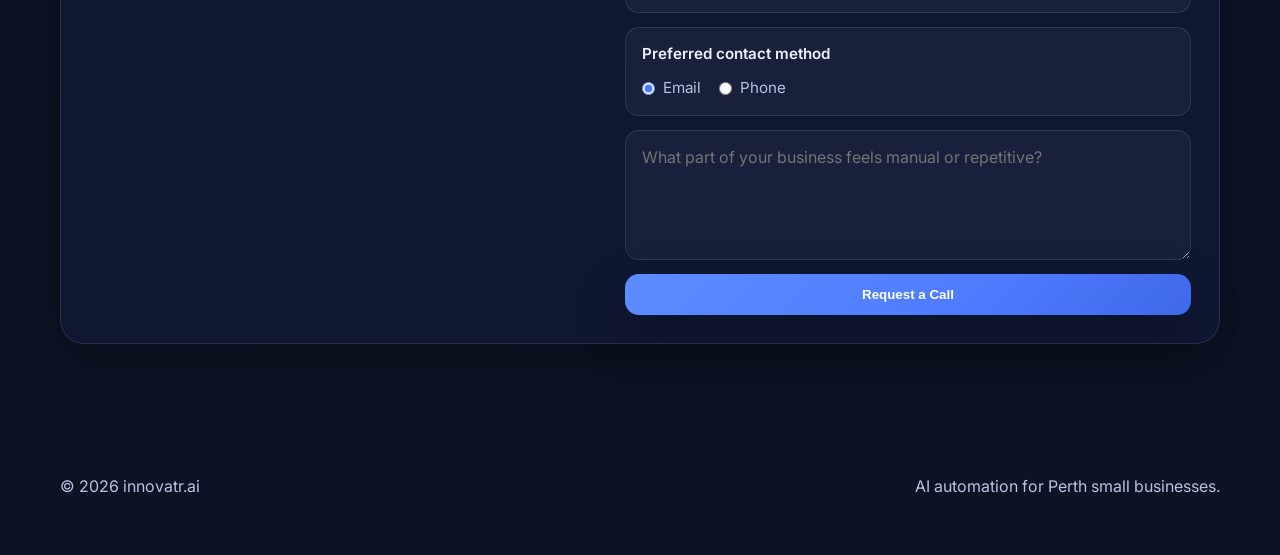
==== commit 833f7335: "Animate Innovatr process illustration" ====
--- a/index.html
+++ b/index.html
@@ -239,6 +239,40 @@
     .step p { margin: 0; color: var(--muted); }
     .how-grid { display: grid; grid-template-columns: 1.2fr .8fr; gap: 24px; align-items: center; }
     .side-illustration { padding: 22px; background: rgba(255,255,255,0.04); border: 1px solid var(--line); border-radius: 22px; }
+    .process-animated-svg {
+      width: 100%;
+      height: auto;
+      display: block;
+    }
+    .process-animated-svg .flow-line {
+      stroke-dasharray: 120;
+      stroke-dashoffset: 120;
+      animation: drawFlow 6.2s ease-in-out infinite;
+    }
+    .process-animated-svg .flow-line.delay-2 { animation-delay: .9s; }
+    .process-animated-svg .flow-line.delay-3 { animation-delay: 1.8s; }
+    .process-animated-svg .flow-line.delay-4 { animation-delay: 2.7s; }
+    .process-animated-svg .node {
+      transform-box: fill-box;
+      transform-origin: center;
+      animation: nodePulse 6.2s ease-in-out infinite;
+    }
+    .process-animated-svg .node.n2 { animation-delay: .9s; }
+    .process-animated-svg .node.n3 { animation-delay: 1.8s; }
+    .process-animated-svg .node.n4 { animation-delay: 2.7s; }
+    .process-animated-svg .node.n5 { animation-delay: 3.6s; }
+    .process-animated-svg .mini-bar {
+      opacity: .25;
+      animation: barGlow 6.2s ease-in-out infinite;
+    }
+    .process-animated-svg .mini-bar.b2 { animation-delay: 1.8s; }
+    .process-animated-svg .mini-bar.b3 { animation-delay: 2.7s; }
+    .process-animated-svg .mini-bar.b4 { animation-delay: 3.6s; }
+    .process-animated-svg .tick-mark {
+      stroke-dasharray: 28;
+      stroke-dashoffset: 28;
+      animation: tickReveal 6.2s ease-in-out infinite;
+    }
     .feature-panel { padding: 26px; }
     .feature-list { display: grid; gap: 14px; }
     .feature-item { padding: 16px; border-radius: 16px; background: rgba(255,255,255,0.04); border: 1px solid var(--line); }
@@ -316,6 +350,26 @@
     @keyframes drift {
       0%, 100% { transform: translate3d(0, 0, 0) scale(1); }
       50% { transform: translate3d(18px, -24px, 0) scale(1.06); }
+    }
+    @keyframes drawFlow {
+      0%, 8% { stroke-dashoffset: 120; opacity: .18; }
+      18%, 78% { stroke-dashoffset: 0; opacity: 1; }
+      100% { stroke-dashoffset: 0; opacity: .2; }
+    }
+    @keyframes nodePulse {
+      0%, 10% { transform: scale(1); opacity: .72; }
+      18%, 28% { transform: scale(1.12); opacity: 1; }
+      36%, 100% { transform: scale(1); opacity: .88; }
+    }
+    @keyframes barGlow {
+      0%, 18% { opacity: .18; }
+      26%, 82% { opacity: .9; }
+      100% { opacity: .25; }
+    }
+    @keyframes tickReveal {
+      0%, 62% { stroke-dashoffset: 28; opacity: 0; }
+      72%, 88% { stroke-dashoffset: 0; opacity: 1; }
+      100% { stroke-dashoffset: 0; opacity: .92; }
     }
     @media (max-width: 920px) {
       .hero-grid, .three-up, .two-up, .how-grid, .cta-box, .section-heading, .steps { grid-template-columns: 1fr; }
@@ -503,7 +557,34 @@
           </div>
         </div>
         <div class="side-illustration">
-          <img src="assets/process-flow.svg" alt="AI workflow automation process illustration" />
+          <svg class="process-animated-svg" viewBox="0 0 520 360" fill="none" xmlns="http://www.w3.org/2000/svg" aria-label="Animated workflow from first step through to completed result">
+            <defs>
+              <linearGradient id="processGradient" x1="46" y1="60" x2="454" y2="309" gradientUnits="userSpaceOnUse">
+                <stop stop-color="#4F7CFF"/>
+                <stop offset="1" stop-color="#7B61FF"/>
+              </linearGradient>
+            </defs>
+            <rect x="30" y="40" width="460" height="280" rx="30" fill="#F6F8FE"/>
+            <rect x="56" y="92" width="96" height="84" rx="22" fill="white"/>
+            <rect x="212" y="92" width="96" height="84" rx="22" fill="white"/>
+            <rect x="368" y="92" width="96" height="84" rx="22" fill="white"/>
+            <rect x="134" y="222" width="96" height="84" rx="22" fill="white"/>
+            <rect x="290" y="222" width="96" height="84" rx="22" fill="white"/>
+            <path class="flow-line delay-1" d="M152 134H212" stroke="url(#processGradient)" stroke-width="8" stroke-linecap="round"/>
+            <path class="flow-line delay-2" d="M308 134H368" stroke="url(#processGradient)" stroke-width="8" stroke-linecap="round"/>
+            <path class="flow-line delay-3" d="M416 176V212H338" stroke="url(#processGradient)" stroke-width="8" stroke-linecap="round" stroke-linejoin="round"/>
+            <path class="flow-line delay-4" d="M182 222V196" stroke="url(#processGradient)" stroke-width="8" stroke-linecap="round"/>
+            <circle class="node n1" cx="104" cy="134" r="20" fill="#EAF0FF"/>
+            <circle class="node n2" cx="260" cy="134" r="20" fill="#EAF0FF"/>
+            <circle class="node n3" cx="416" cy="134" r="20" fill="#EAF0FF"/>
+            <circle class="node n4" cx="182" cy="264" r="20" fill="#EAF0FF"/>
+            <circle class="node n5" cx="338" cy="264" r="20" fill="#EAF0FF"/>
+            <path class="tick-mark" d="M95 134L101 140L114 127" stroke="#4F7CFF" stroke-width="6" stroke-linecap="round" stroke-linejoin="round"/>
+            <rect class="mini-bar b1" x="242" y="126" width="36" height="16" rx="8" fill="#4F7CFF" fill-opacity="0.2"/>
+            <rect class="mini-bar b2" x="398" y="126" width="36" height="16" rx="8" fill="#4F7CFF" fill-opacity="0.2"/>
+            <rect class="mini-bar b3" x="164" y="256" width="36" height="16" rx="8" fill="#4F7CFF" fill-opacity="0.2"/>
+            <rect class="mini-bar b4" x="320" y="256" width="36" height="16" rx="8" fill="#4F7CFF" fill-opacity="0.2"/>
+          </svg>
         </div>
       </div>
     </section>
